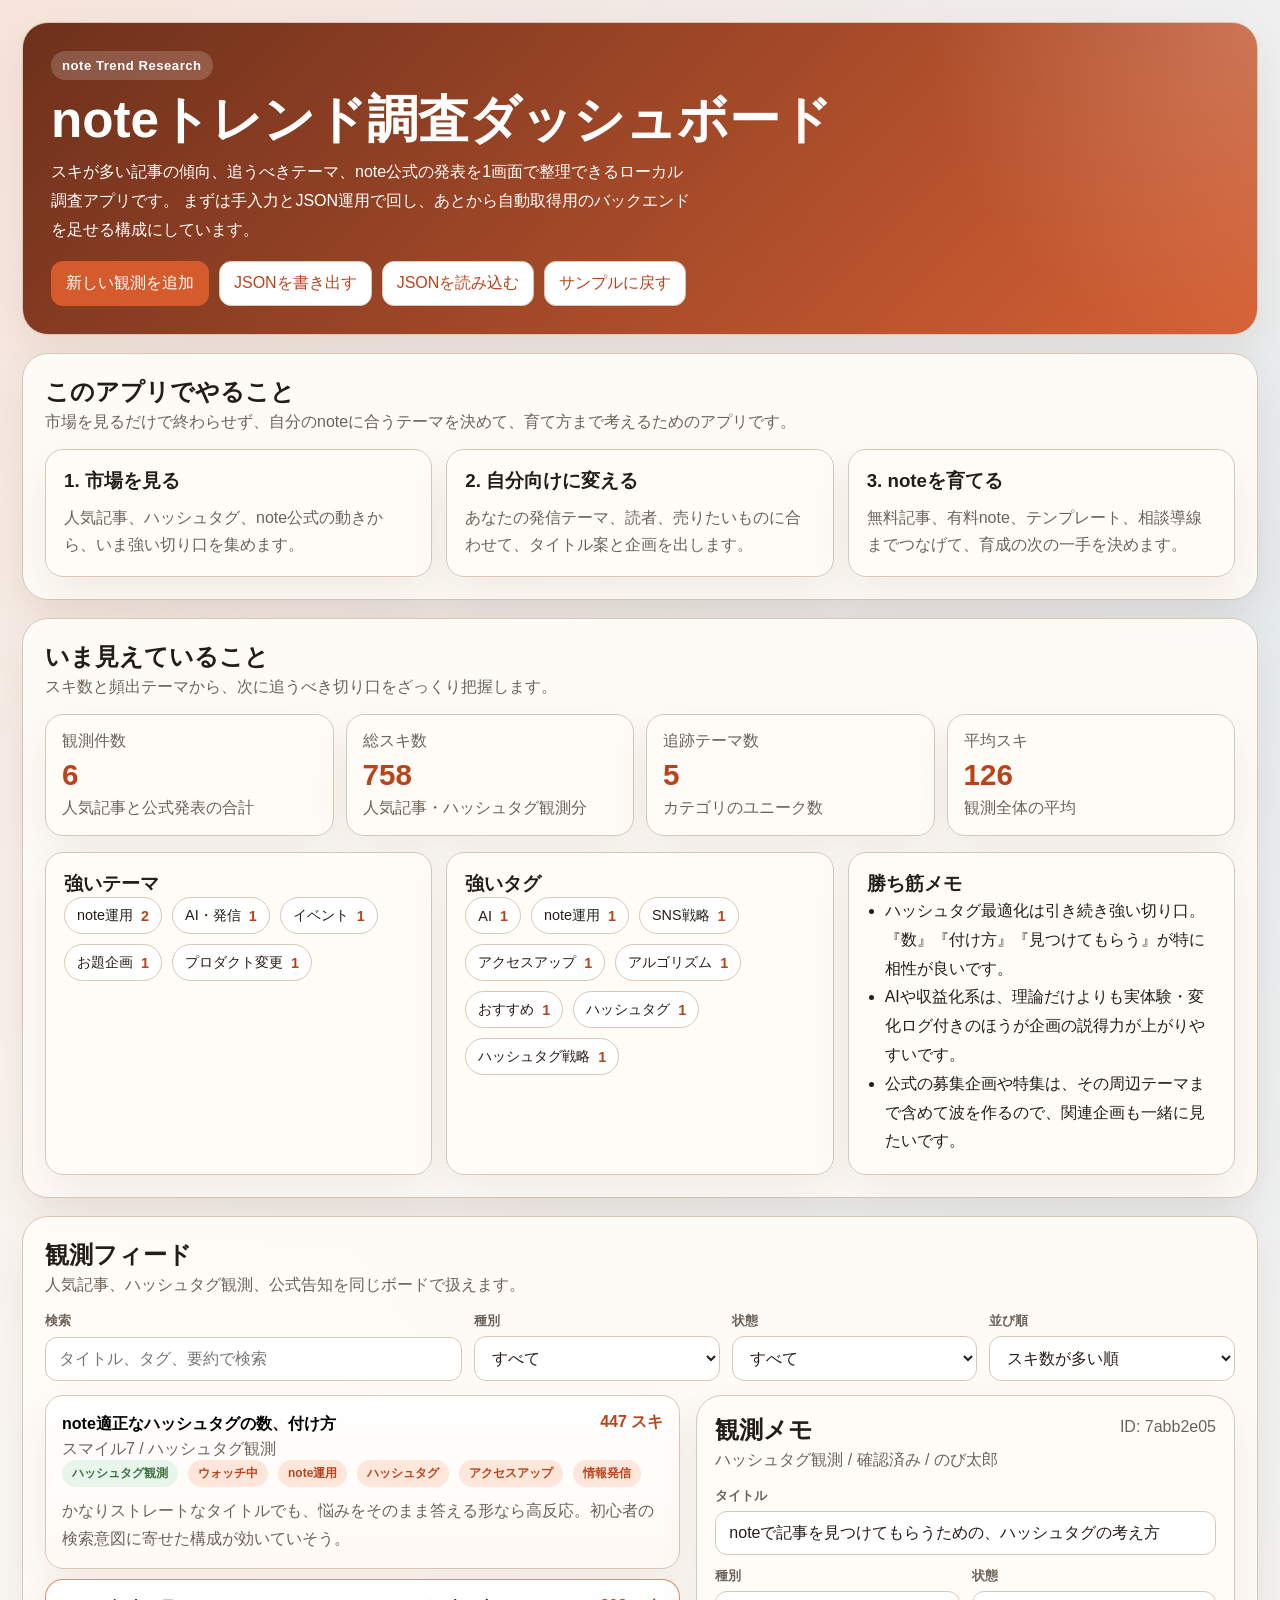
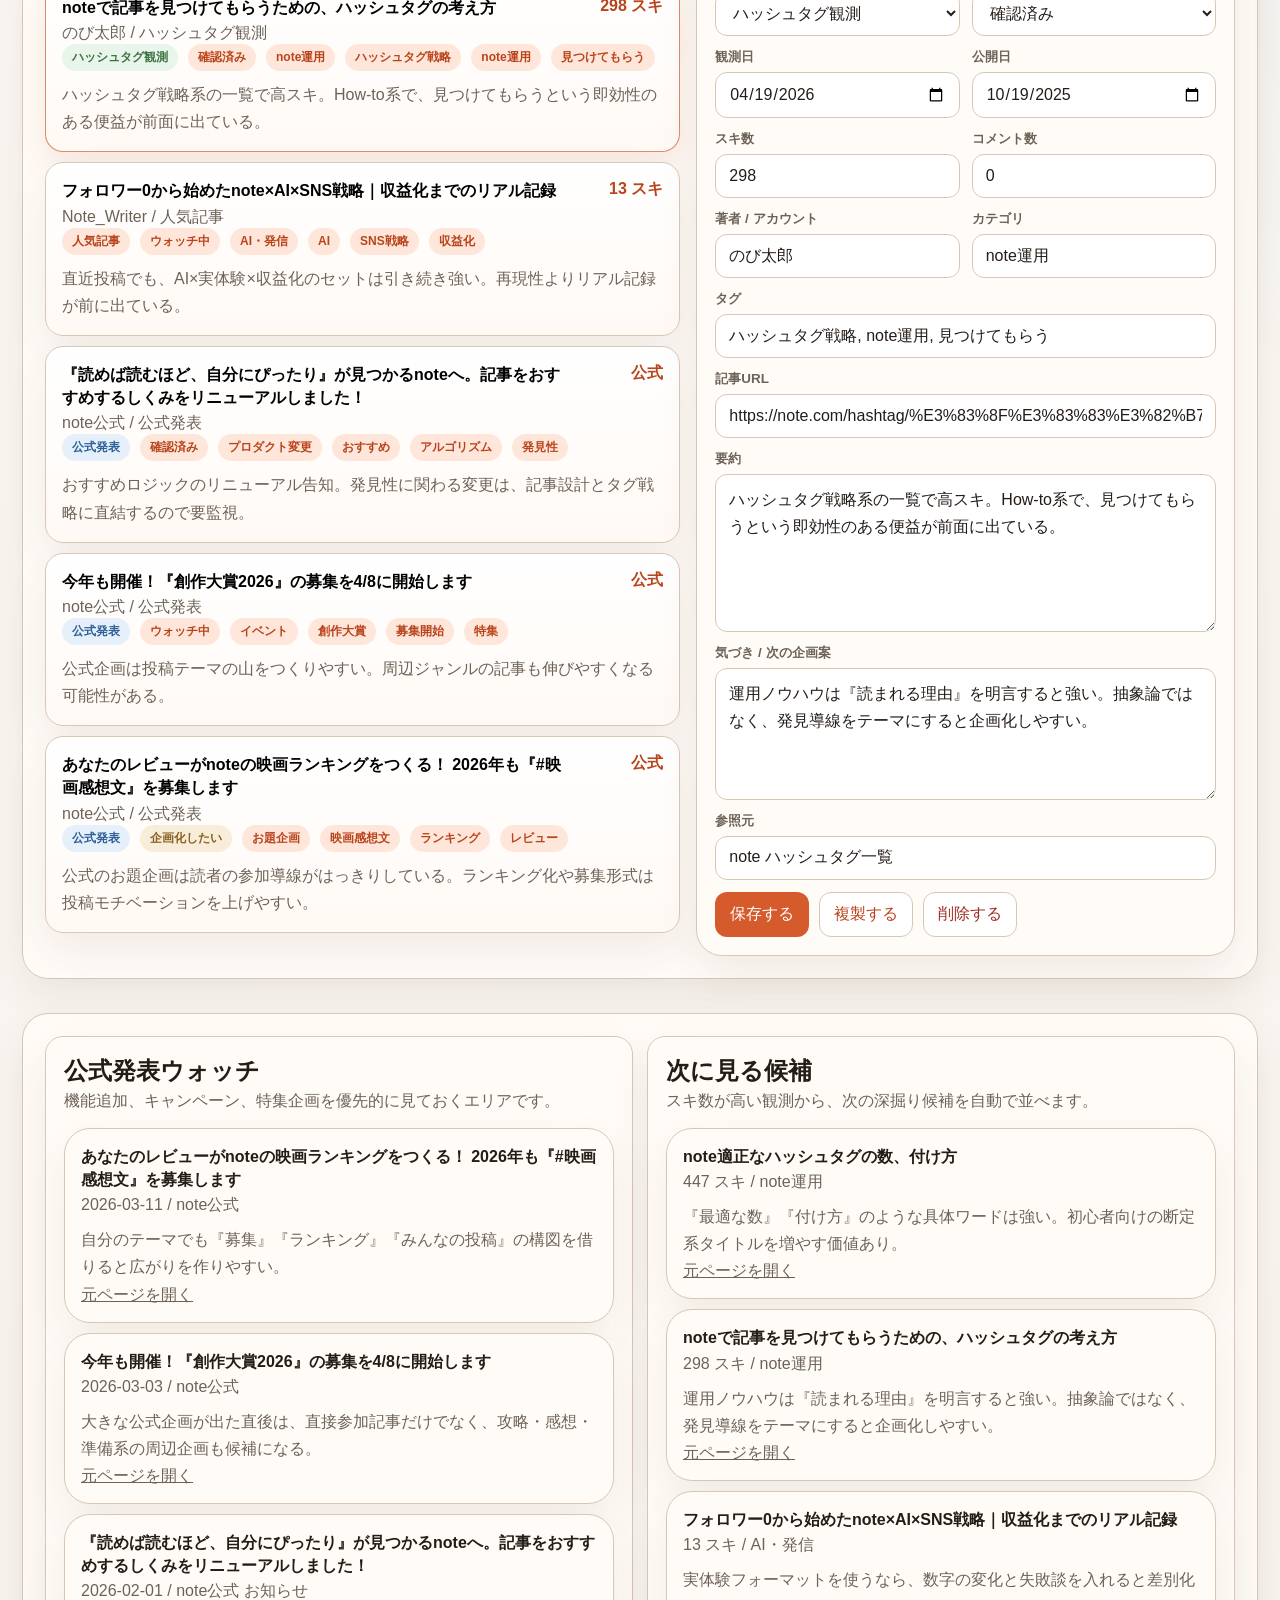
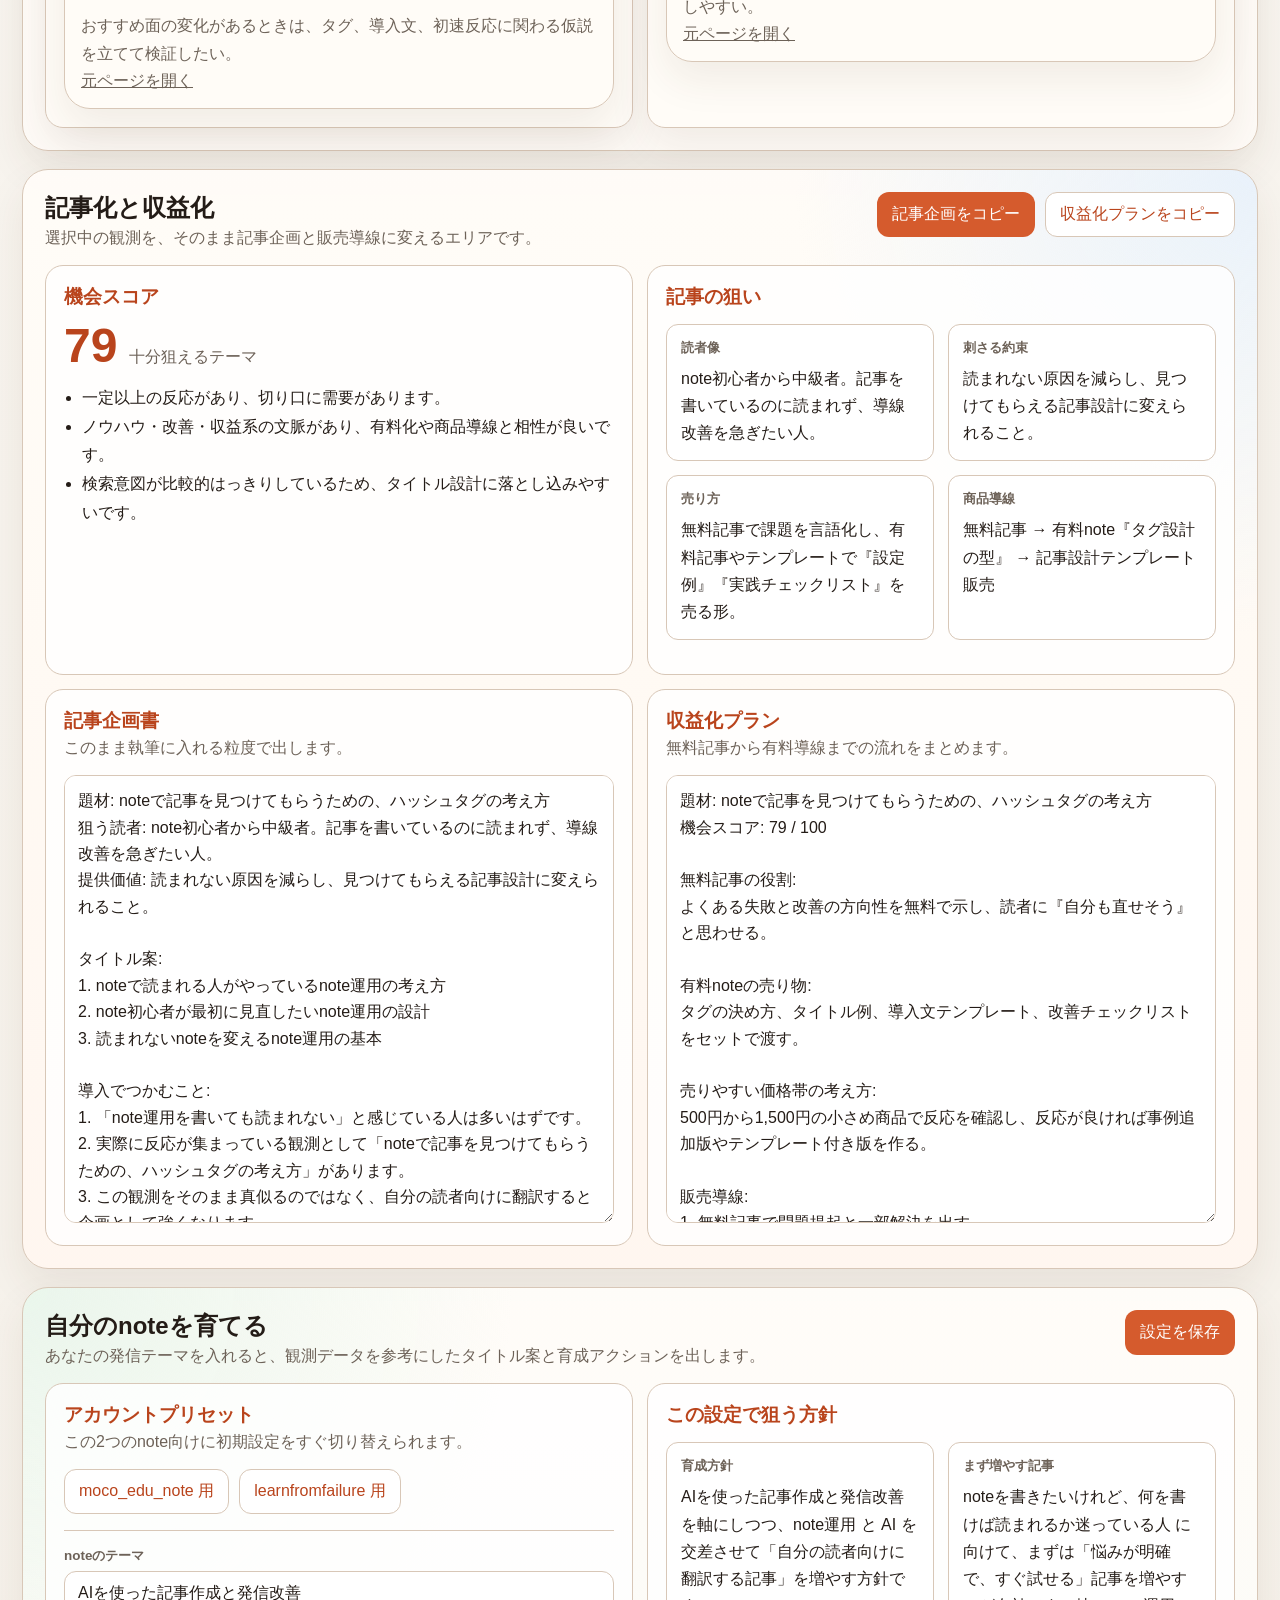
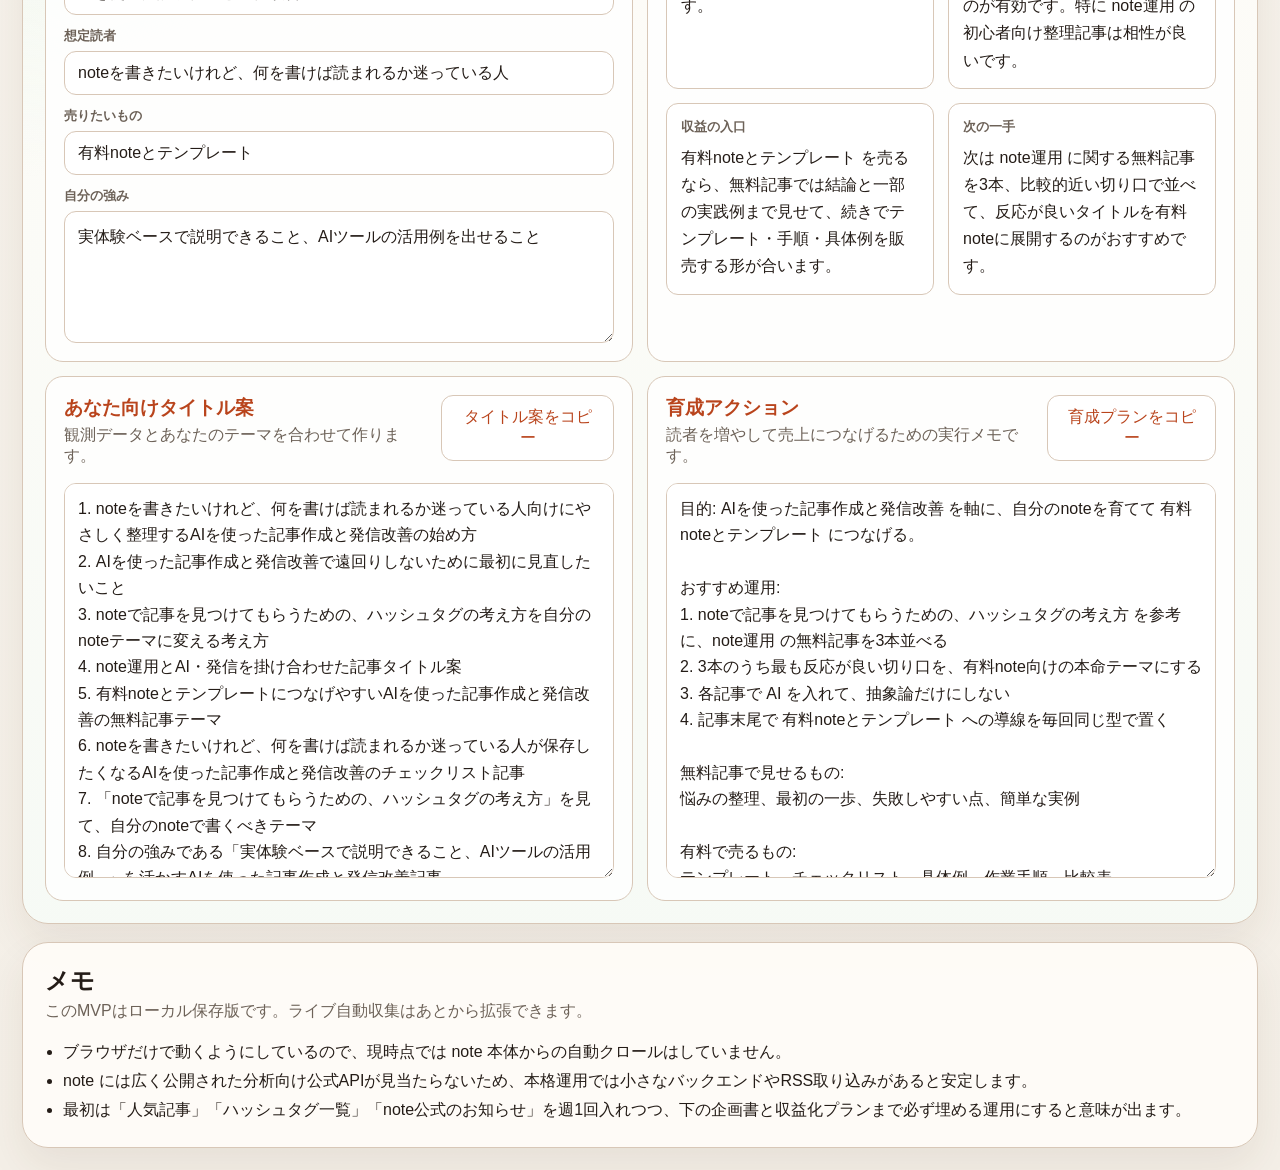
==== index-note-trend.html @ 45a13afa "Add note trend research dashboard" ====
<!DOCTYPE html>
<html lang="ja">
<head>
  <meta charset="UTF-8">
  <meta name="viewport" content="width=device-width, initial-scale=1.0">
  <title>noteトレンド調査ダッシュボード</title>
  <link rel="stylesheet" href="note-trend-research.css">
</head>
<body>
  <div class="app-shell">
    <header class="hero">
      <div>
        <p class="eyebrow">note Trend Research</p>
        <h1>noteトレンド調査ダッシュボード</h1>
        <p class="hero-copy">
          スキが多い記事の傾向、追うべきテーマ、note公式の発表を1画面で整理できるローカル調査アプリです。
          まずは手入力とJSON運用で回し、あとから自動取得用のバックエンドを足せる構成にしています。
        </p>
      </div>
      <div class="hero-actions">
        <button class="primary-btn" id="newObservationBtn" type="button">新しい観測を追加</button>
        <button class="ghost-btn" id="exportBtn" type="button">JSONを書き出す</button>
        <button class="ghost-btn" id="importBtn" type="button">JSONを読み込む</button>
        <button class="ghost-btn" id="resetBtn" type="button">サンプルに戻す</button>
        <input id="importInput" type="file" accept="application/json" hidden>
      </div>
    </header>

    <main class="layout">
      <section class="panel">
        <div class="section-head">
          <div>
            <h2>このアプリでやること</h2>
            <p>市場を見るだけで終わらせず、自分のnoteに合うテーマを決めて、育て方まで考えるためのアプリです。</p>
          </div>
        </div>
        <div class="insight-grid">
          <article class="insight-card">
            <h3>1. 市場を見る</h3>
            <p class="card-summary">人気記事、ハッシュタグ、note公式の動きから、いま強い切り口を集めます。</p>
          </article>
          <article class="insight-card">
            <h3>2. 自分向けに変える</h3>
            <p class="card-summary">あなたの発信テーマ、読者、売りたいものに合わせて、タイトル案と企画を出します。</p>
          </article>
          <article class="insight-card">
            <h3>3. noteを育てる</h3>
            <p class="card-summary">無料記事、有料note、テンプレート、相談導線までつなげて、育成の次の一手を決めます。</p>
          </article>
        </div>
      </section>

      <section class="panel">
        <div class="section-head">
          <div>
            <h2>いま見えていること</h2>
            <p>スキ数と頻出テーマから、次に追うべき切り口をざっくり把握します。</p>
          </div>
        </div>
        <div class="stats-grid" id="statsGrid"></div>
        <div class="insight-grid">
          <article class="insight-card">
            <h3>強いテーマ</h3>
            <div class="token-list" id="themeTokens"></div>
          </article>
          <article class="insight-card">
            <h3>強いタグ</h3>
            <div class="token-list" id="tagTokens"></div>
          </article>
          <article class="insight-card">
            <h3>勝ち筋メモ</h3>
            <ul class="insight-list" id="patternList"></ul>
          </article>
        </div>
      </section>

      <section class="panel">
        <div class="section-head">
          <div>
            <h2>観測フィード</h2>
            <p>人気記事、ハッシュタグ観測、公式告知を同じボードで扱えます。</p>
          </div>
        </div>
        <div class="toolbar">
          <label>
            <span>検索</span>
            <input id="searchInput" type="search" placeholder="タイトル、タグ、要約で検索">
          </label>
          <label>
            <span>種別</span>
            <select id="sourceFilter">
              <option value="all">すべて</option>
              <option value="popular">人気記事</option>
              <option value="hashtag">ハッシュタグ観測</option>
              <option value="official">公式発表</option>
            </select>
          </label>
          <label>
            <span>状態</span>
            <select id="statusFilter">
              <option value="all">すべて</option>
              <option value="watch">ウォッチ中</option>
              <option value="validated">確認済み</option>
              <option value="idea">企画化したい</option>
            </select>
          </label>
          <label>
            <span>並び順</span>
            <select id="sortSelect">
              <option value="likes">スキ数が多い順</option>
              <option value="newest">新しい順</option>
              <option value="official">公式優先</option>
            </select>
          </label>
        </div>
        <div class="board-grid">
          <div class="observation-list" id="observationList"></div>
          <aside class="detail-card">
            <div class="detail-head">
              <div>
                <h2>観測メモ</h2>
                <p id="selectedMeta">項目を選ぶと詳細が出ます。</p>
              </div>
              <span class="selected-id" id="selectedIdLabel"></span>
            </div>

            <form id="observationForm" class="editor-grid">
              <label class="full">
                <span>タイトル</span>
                <input name="title" type="text" required>
              </label>
              <label>
                <span>種別</span>
                <select name="sourceType">
                  <option value="popular">人気記事</option>
                  <option value="hashtag">ハッシュタグ観測</option>
                  <option value="official">公式発表</option>
                </select>
              </label>
              <label>
                <span>状態</span>
                <select name="status">
                  <option value="watch">ウォッチ中</option>
                  <option value="validated">確認済み</option>
                  <option value="idea">企画化したい</option>
                </select>
              </label>
              <label>
                <span>観測日</span>
                <input name="observedAt" type="date">
              </label>
              <label>
                <span>公開日</span>
                <input name="publishedAt" type="date">
              </label>
              <label>
                <span>スキ数</span>
                <input name="likes" type="number" min="0" step="1" placeholder="例: 298">
              </label>
              <label>
                <span>コメント数</span>
                <input name="comments" type="number" min="0" step="1" placeholder="例: 12">
              </label>
              <label>
                <span>著者 / アカウント</span>
                <input name="author" type="text" placeholder="例: note公式">
              </label>
              <label>
                <span>カテゴリ</span>
                <input name="category" type="text" placeholder="例: AI・仕事術">
              </label>
              <label class="full">
                <span>タグ</span>
                <input name="tags" type="text" placeholder="カンマ区切りで入力">
              </label>
              <label class="full">
                <span>記事URL</span>
                <input name="url" type="url" placeholder="https://note.com/...">
              </label>
              <label class="full">
                <span>要約</span>
                <textarea name="summary" rows="5" placeholder="なぜ伸びているか、何が刺さっているか"></textarea>
              </label>
              <label class="full">
                <span>気づき / 次の企画案</span>
                <textarea name="takeaway" rows="4" placeholder="自分ならどう活かすか"></textarea>
              </label>
              <label class="full">
                <span>参照元</span>
                <input name="sourceLabel" type="text" placeholder="例: note公式 / ハッシュタグ一覧">
              </label>

              <div class="form-actions full">
                <button class="primary-btn" type="submit">保存する</button>
                <button class="ghost-btn" id="duplicateBtn" type="button">複製する</button>
                <button class="ghost-btn danger-btn" id="deleteBtn" type="button">削除する</button>
              </div>
            </form>
          </aside>
        </div>
      </section>

      <section class="panel split-panel">
        <article class="subpanel">
          <div class="section-head">
            <div>
              <h2>公式発表ウォッチ</h2>
              <p>機能追加、キャンペーン、特集企画を優先的に見ておくエリアです。</p>
            </div>
          </div>
          <div class="mini-list" id="officialList"></div>
        </article>
        <article class="subpanel">
          <div class="section-head">
            <div>
              <h2>次に見る候補</h2>
              <p>スキ数が高い観測から、次の深掘り候補を自動で並べます。</p>
            </div>
          </div>
          <div class="mini-list" id="watchlist"></div>
        </article>
      </section>

      <section class="panel monetization-panel">
        <div class="section-head">
          <div>
            <h2>記事化と収益化</h2>
            <p>選択中の観測を、そのまま記事企画と販売導線に変えるエリアです。</p>
          </div>
          <div class="hero-actions">
            <button class="primary-btn" id="copyArticlePlanBtn" type="button">記事企画をコピー</button>
            <button class="ghost-btn" id="copyMonetizationBtn" type="button">収益化プランをコピー</button>
          </div>
        </div>
        <div class="strategy-grid">
          <article class="strategy-card">
            <h3>機会スコア</h3>
            <div class="score-row">
              <strong id="opportunityScore">0</strong>
              <span id="opportunityLabel">観測を選ぶと判定します</span>
            </div>
            <ul class="signal-list" id="opportunitySignals"></ul>
          </article>
          <article class="strategy-card">
            <h3>記事の狙い</h3>
            <dl class="brief-grid">
              <div>
                <dt>読者像</dt>
                <dd id="readerPersona"></dd>
              </div>
              <div>
                <dt>刺さる約束</dt>
                <dd id="valuePromise"></dd>
              </div>
              <div>
                <dt>売り方</dt>
                <dd id="salesAngle"></dd>
              </div>
              <div>
                <dt>商品導線</dt>
                <dd id="productPath"></dd>
              </div>
            </dl>
          </article>
        </div>
        <div class="strategy-grid">
          <article class="strategy-card">
            <div class="section-head">
              <div>
                <h3>記事企画書</h3>
                <p>このまま執筆に入れる粒度で出します。</p>
              </div>
            </div>
            <textarea id="articlePlanOutput" rows="16" readonly></textarea>
          </article>
          <article class="strategy-card">
            <div class="section-head">
              <div>
                <h3>収益化プラン</h3>
                <p>無料記事から有料導線までの流れをまとめます。</p>
              </div>
            </div>
            <textarea id="monetizationOutput" rows="16" readonly></textarea>
          </article>
        </div>
      </section>

      <section class="panel profile-panel">
        <div class="section-head">
          <div>
            <h2>自分のnoteを育てる</h2>
            <p>あなたの発信テーマを入れると、観測データを参考にしたタイトル案と育成アクションを出します。</p>
          </div>
          <button class="primary-btn" id="saveProfileBtn" type="button">設定を保存</button>
        </div>
        <div class="strategy-grid">
          <article class="strategy-card">
            <div class="section-head">
              <div>
                <h3>アカウントプリセット</h3>
                <p>この2つのnote向けに初期設定をすぐ切り替えられます。</p>
              </div>
            </div>
            <div class="hero-actions">
              <button class="ghost-btn" id="presetMocoBtn" type="button">moco_edu_note 用</button>
              <button class="ghost-btn" id="presetFailureBtn" type="button">learnfromfailure 用</button>
            </div>
            <div class="divider"></div>
            <form id="profileForm" class="editor-grid">
              <label class="full">
                <span>noteのテーマ</span>
                <input name="noteTheme" type="text" placeholder="例: AIを使った記事作成、教育、副業">
              </label>
              <label class="full">
                <span>想定読者</span>
                <input name="targetReader" type="text" placeholder="例: note初心者、発信を始めたい会社員">
              </label>
              <label class="full">
                <span>売りたいもの</span>
                <input name="monetizeTarget" type="text" placeholder="例: 有料note、テンプレート、添削">
              </label>
              <label class="full">
                <span>自分の強み</span>
                <textarea name="strengths" rows="4" placeholder="例: 実体験、教育経験、AIツールの比較ができる"></textarea>
              </label>
            </form>
          </article>
          <article class="strategy-card">
            <h3>この設定で狙う方針</h3>
            <dl class="brief-grid">
              <div>
                <dt>育成方針</dt>
                <dd id="growthDirection"></dd>
              </div>
              <div>
                <dt>まず増やす記事</dt>
                <dd id="contentFocus"></dd>
              </div>
              <div>
                <dt>収益の入口</dt>
                <dd id="monetizeFocus"></dd>
              </div>
              <div>
                <dt>次の一手</dt>
                <dd id="nextMove"></dd>
              </div>
            </dl>
          </article>
        </div>
        <div class="strategy-grid">
          <article class="strategy-card">
            <div class="section-head">
              <div>
                <h3>あなた向けタイトル案</h3>
                <p>観測データとあなたのテーマを合わせて作ります。</p>
              </div>
              <button class="ghost-btn" id="copyThemeIdeasBtn" type="button">タイトル案をコピー</button>
            </div>
            <textarea id="themeIdeasOutput" rows="14" readonly></textarea>
          </article>
          <article class="strategy-card">
            <div class="section-head">
              <div>
                <h3>育成アクション</h3>
                <p>読者を増やして売上につなげるための実行メモです。</p>
              </div>
              <button class="ghost-btn" id="copyGrowthPlanBtn" type="button">育成プランをコピー</button>
            </div>
            <textarea id="growthPlanOutput" rows="14" readonly></textarea>
          </article>
        </div>
      </section>

      <section class="panel">
        <div class="section-head">
          <div>
            <h2>メモ</h2>
            <p>このMVPはローカル保存版です。ライブ自動収集はあとから拡張できます。</p>
          </div>
        </div>
        <ul class="note-list">
          <li>ブラウザだけで動くようにしているので、現時点では note 本体からの自動クロールはしていません。</li>
          <li>note には広く公開された分析向け公式APIが見当たらないため、本格運用では小さなバックエンドやRSS取り込みがあると安定します。</li>
          <li>最初は「人気記事」「ハッシュタグ一覧」「note公式のお知らせ」を週1回入れつつ、下の企画書と収益化プランまで必ず埋める運用にすると意味が出ます。</li>
        </ul>
      </section>
    </main>
  </div>

  <script src="note-trend-research.js"></script>
</body>
</html>
---- note-trend-research.css ----
:root {
  --bg: #f4efe7;
  --panel: rgba(255, 252, 248, 0.94);
  --line: #d8c7b7;
  --text: #241c17;
  --muted: #6d6258;
  --accent: #d55b2d;
  --accent-strong: #b9441c;
  --accent-soft: #fee7da;
  --sky-soft: #e5f0fb;
  --leaf-soft: #e7f5ea;
  --shadow: 0 18px 40px rgba(71, 45, 22, 0.08);
  --radius-lg: 26px;
  --radius-md: 18px;
  --radius-sm: 12px;
}

* {
  box-sizing: border-box;
}

body {
  margin: 0;
  color: var(--text);
  font-family: "Yu Gothic UI", "Hiragino Sans", "Meiryo", sans-serif;
  background:
    radial-gradient(circle at top left, rgba(213, 91, 45, 0.14), transparent 24%),
    radial-gradient(circle at right 10%, rgba(41, 111, 174, 0.1), transparent 25%),
    linear-gradient(180deg, #fcfaf7 0%, var(--bg) 100%);
}

button,
input,
select,
textarea {
  font: inherit;
}

a {
  color: inherit;
}

.app-shell {
  max-width: 1320px;
  margin: 0 auto;
  padding: 22px;
}

.hero,
.panel,
.subpanel,
.detail-card,
.insight-card,
.card-item,
.mini-item,
.stat-card {
  border: 1px solid var(--line);
  border-radius: var(--radius-lg);
  background: var(--panel);
  box-shadow: var(--shadow);
}

.hero {
  display: grid;
  gap: 16px;
  padding: 28px;
  background:
    radial-gradient(circle at top right, rgba(255, 255, 255, 0.18), transparent 26%),
    linear-gradient(135deg, rgba(107, 45, 24, 0.98) 0%, rgba(213, 91, 45, 0.96) 100%);
  color: #fff;
}

.eyebrow {
  display: inline-flex;
  margin: 0 0 12px;
  padding: 7px 11px;
  border-radius: 999px;
  background: rgba(255, 255, 255, 0.18);
  font-size: 0.82rem;
  font-weight: 700;
  letter-spacing: 0.04em;
}

.hero h1,
.section-head h2,
.detail-head h2,
.insight-card h3 {
  margin: 0;
}

.hero h1 {
  font-size: clamp(2rem, 4vw, 3.25rem);
  line-height: 1.1;
}

.hero-copy {
  max-width: 72ch;
  margin: 10px 0 0;
  line-height: 1.8;
}

.hero-actions,
.form-actions,
.meta-row,
.token-list {
  display: flex;
  flex-wrap: wrap;
  gap: 10px;
}

.hero-actions {
  align-items: center;
}

.layout {
  display: grid;
  gap: 18px;
  margin-top: 18px;
}

.panel {
  padding: 22px;
}

.section-head,
.detail-head {
  display: flex;
  justify-content: space-between;
  gap: 12px;
  align-items: flex-start;
  margin-bottom: 16px;
}

.section-head p,
.detail-head p,
.card-meta,
.mini-meta,
.selected-id {
  margin: 4px 0 0;
  color: var(--muted);
}

.stats-grid {
  display: grid;
  grid-template-columns: repeat(4, minmax(0, 1fr));
  gap: 12px;
}

.stat-card {
  padding: 16px;
  border-radius: var(--radius-md);
}

.stat-card span {
  display: block;
  color: var(--muted);
}

.stat-card strong {
  display: block;
  margin: 6px 0;
  font-size: 1.85rem;
  color: var(--accent-strong);
}

.insight-grid,
.split-panel {
  display: grid;
  grid-template-columns: repeat(3, minmax(0, 1fr));
  gap: 14px;
  margin-top: 16px;
}

.split-panel {
  grid-template-columns: repeat(2, minmax(0, 1fr));
}

.insight-card,
.subpanel {
  padding: 18px;
  border-radius: var(--radius-md);
}

.token {
  display: inline-flex;
  align-items: center;
  gap: 8px;
  padding: 8px 12px;
  border-radius: 999px;
  background: #fff;
  border: 1px solid var(--line);
  font-size: 0.9rem;
}

.token strong {
  color: var(--accent-strong);
}

.insight-list,
.note-list {
  margin: 0;
  padding-left: 18px;
  line-height: 1.8;
}

.monetization-panel {
  background:
    radial-gradient(circle at top right, rgba(229, 240, 251, 0.85), transparent 28%),
    linear-gradient(180deg, rgba(255, 252, 248, 0.96), rgba(255, 247, 240, 0.96));
}

.profile-panel {
  background:
    radial-gradient(circle at left top, rgba(231, 245, 234, 0.88), transparent 28%),
    linear-gradient(180deg, rgba(255, 253, 249, 0.96), rgba(246, 251, 246, 0.96));
}

.strategy-grid,
.brief-grid {
  display: grid;
  gap: 14px;
}

.strategy-grid {
  grid-template-columns: repeat(2, minmax(0, 1fr));
  margin-top: 14px;
}

.strategy-card {
  padding: 18px;
  border: 1px solid var(--line);
  border-radius: var(--radius-md);
  background: rgba(255, 255, 255, 0.82);
}

.strategy-card h3 {
  margin: 0;
  color: var(--accent-strong);
}

.divider {
  height: 1px;
  margin: 16px 0;
  background: var(--line);
}

.score-row {
  display: flex;
  align-items: baseline;
  gap: 12px;
  margin-top: 12px;
}

.score-row strong {
  font-size: clamp(2.2rem, 6vw, 3rem);
  line-height: 1;
  color: var(--accent-strong);
}

.score-row span {
  color: var(--muted);
}

.signal-list {
  margin: 14px 0 0;
  padding-left: 18px;
  line-height: 1.8;
}

.brief-grid {
  grid-template-columns: repeat(2, minmax(0, 1fr));
  margin-top: 14px;
}

.brief-grid div {
  padding: 14px;
  border: 1px solid var(--line);
  border-radius: var(--radius-sm);
  background: #fff;
}

.brief-grid dt {
  font-size: 0.84rem;
  font-weight: 700;
  color: var(--muted);
}

.brief-grid dd {
  margin: 8px 0 0;
  line-height: 1.7;
}

.toolbar,
.editor-grid {
  display: grid;
  gap: 12px;
}

.toolbar {
  grid-template-columns: 1.7fr 1fr 1fr 1fr;
  margin-bottom: 14px;
}

.editor-grid {
  grid-template-columns: 1fr 1fr;
}

.toolbar label,
.editor-grid label {
  display: grid;
  gap: 6px;
}

.toolbar span,
.editor-grid span {
  font-size: 0.84rem;
  font-weight: 700;
  color: var(--muted);
}

input,
select,
textarea,
button {
  border-radius: var(--radius-sm);
}

input,
select,
textarea {
  width: 100%;
  padding: 12px 13px;
  border: 1px solid var(--line);
  background: rgba(255, 255, 255, 0.96);
  color: var(--text);
}

textarea {
  resize: vertical;
  line-height: 1.65;
}

button {
  cursor: pointer;
  padding: 11px 14px;
  border: 1px solid transparent;
}

.primary-btn {
  background: var(--accent);
  color: #fff;
}

.ghost-btn {
  background: #fff;
  color: var(--accent-strong);
  border-color: var(--line);
}

.danger-btn {
  color: #9d2f24;
}

.board-grid {
  display: grid;
  grid-template-columns: minmax(0, 0.92fr) minmax(360px, 0.78fr);
  gap: 16px;
  align-items: start;
}

.observation-list,
.mini-list {
  display: grid;
  gap: 10px;
}

.card-item,
.mini-item {
  width: 100%;
  padding: 16px;
  text-align: left;
}

.card-item {
  border-radius: var(--radius-md);
  background: linear-gradient(180deg, rgba(255, 255, 255, 0.98), rgba(255, 249, 244, 0.98));
}

.card-item.active {
  border-color: rgba(213, 91, 45, 0.7);
  box-shadow: 0 14px 34px rgba(184, 82, 41, 0.12);
}

.card-title-row {
  display: flex;
  justify-content: space-between;
  gap: 12px;
  align-items: flex-start;
}

.card-title-row h3,
.mini-item h3 {
  margin: 0;
  line-height: 1.45;
  font-size: 1rem;
}

.card-summary,
.mini-summary {
  margin: 10px 0 0;
  color: var(--muted);
  line-height: 1.7;
}

.detail-card {
  padding: 18px;
}

.full {
  grid-column: 1 / -1;
}

.chip {
  display: inline-flex;
  align-items: center;
  padding: 5px 10px;
  border-radius: 999px;
  background: var(--accent-soft);
  color: var(--accent-strong);
  font-size: 0.75rem;
  font-weight: 700;
}

.chip.official {
  background: var(--sky-soft);
  color: #2f5f96;
}

.chip.hashtag {
  background: var(--leaf-soft);
  color: #3c7140;
}

.chip.idea {
  background: #f8edd8;
  color: #8a6123;
}

.metric {
  min-width: 76px;
  text-align: right;
  font-weight: 700;
  color: var(--accent-strong);
}

.empty-state {
  padding: 20px;
  color: var(--muted);
}

@media (max-width: 1080px) {
  .stats-grid,
  .insight-grid,
  .split-panel,
  .board-grid,
  .strategy-grid,
  .brief-grid {
    grid-template-columns: 1fr;
  }
}

@media (max-width: 760px) {
  .app-shell {
    padding: 14px;
  }

  .panel,
  .hero,
  .subpanel,
  .detail-card {
    padding: 16px;
  }

  .toolbar,
  .editor-grid {
    grid-template-columns: 1fr;
  }
}
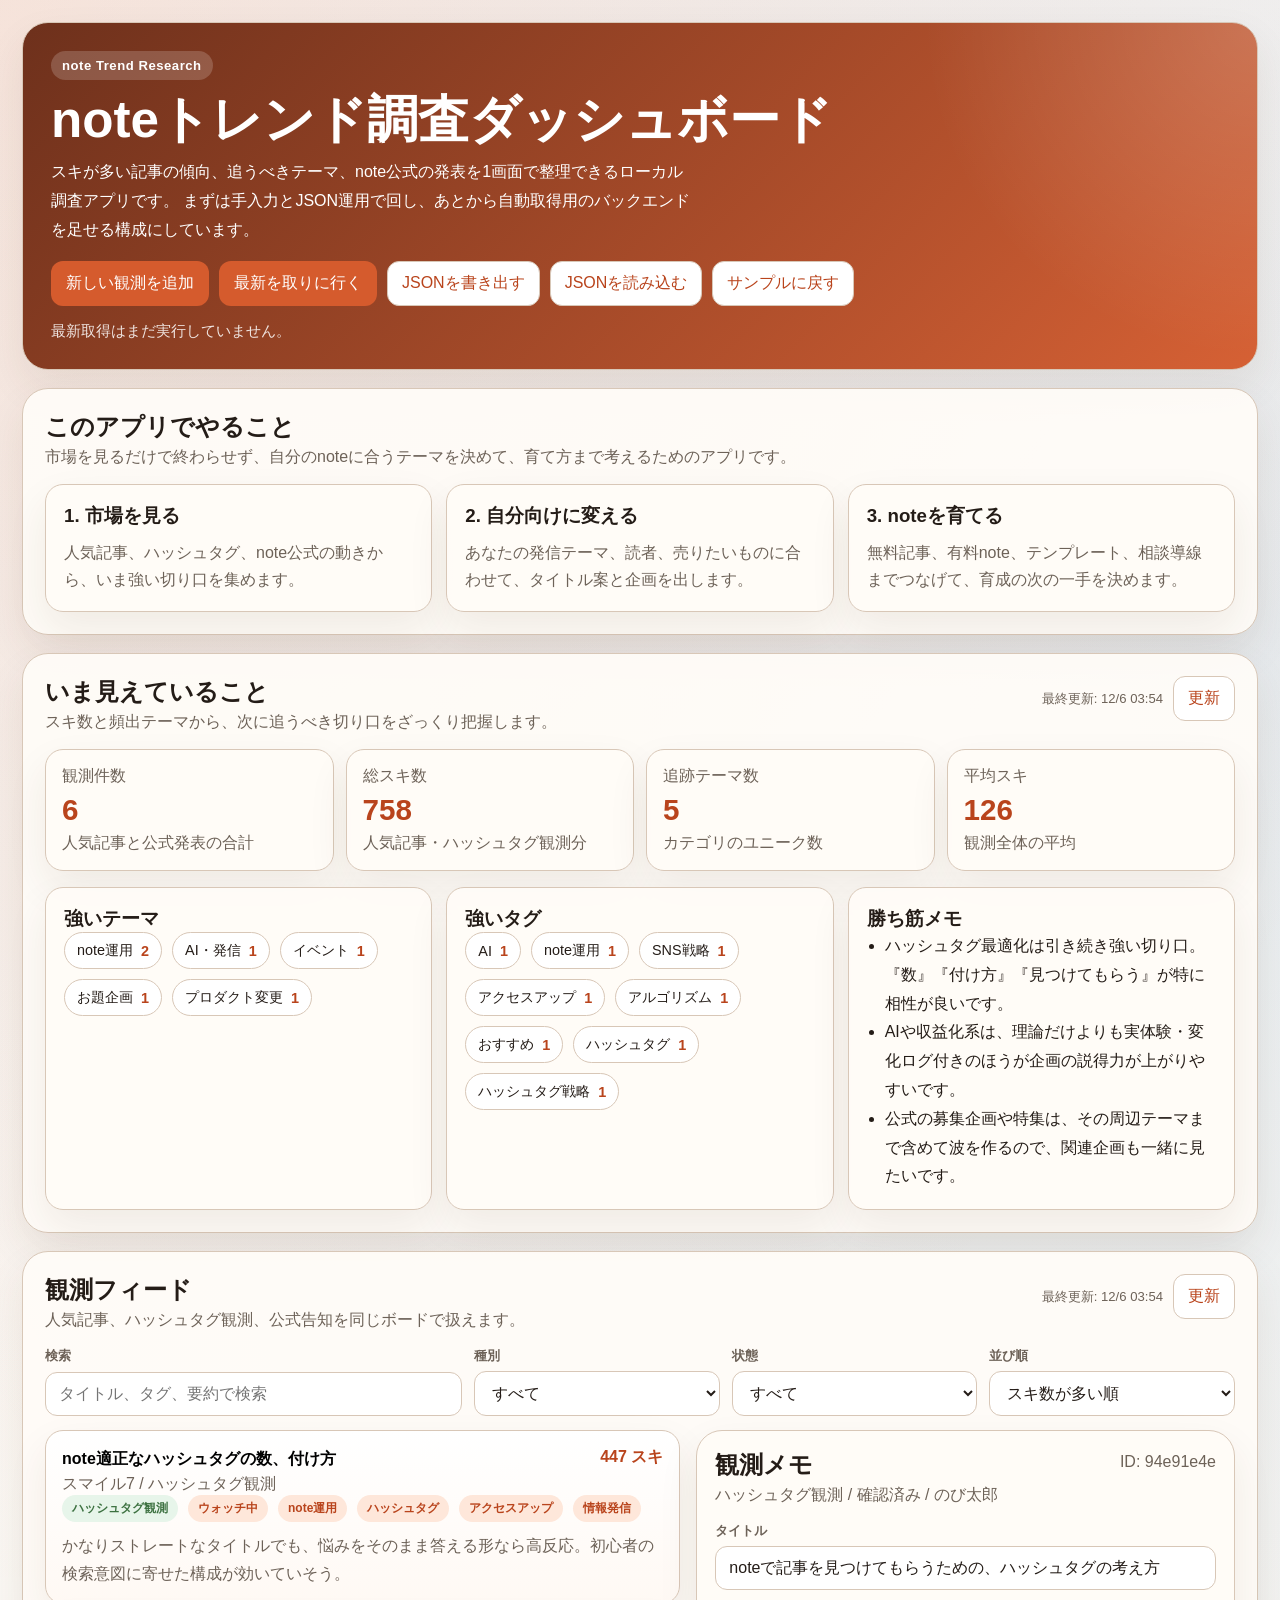
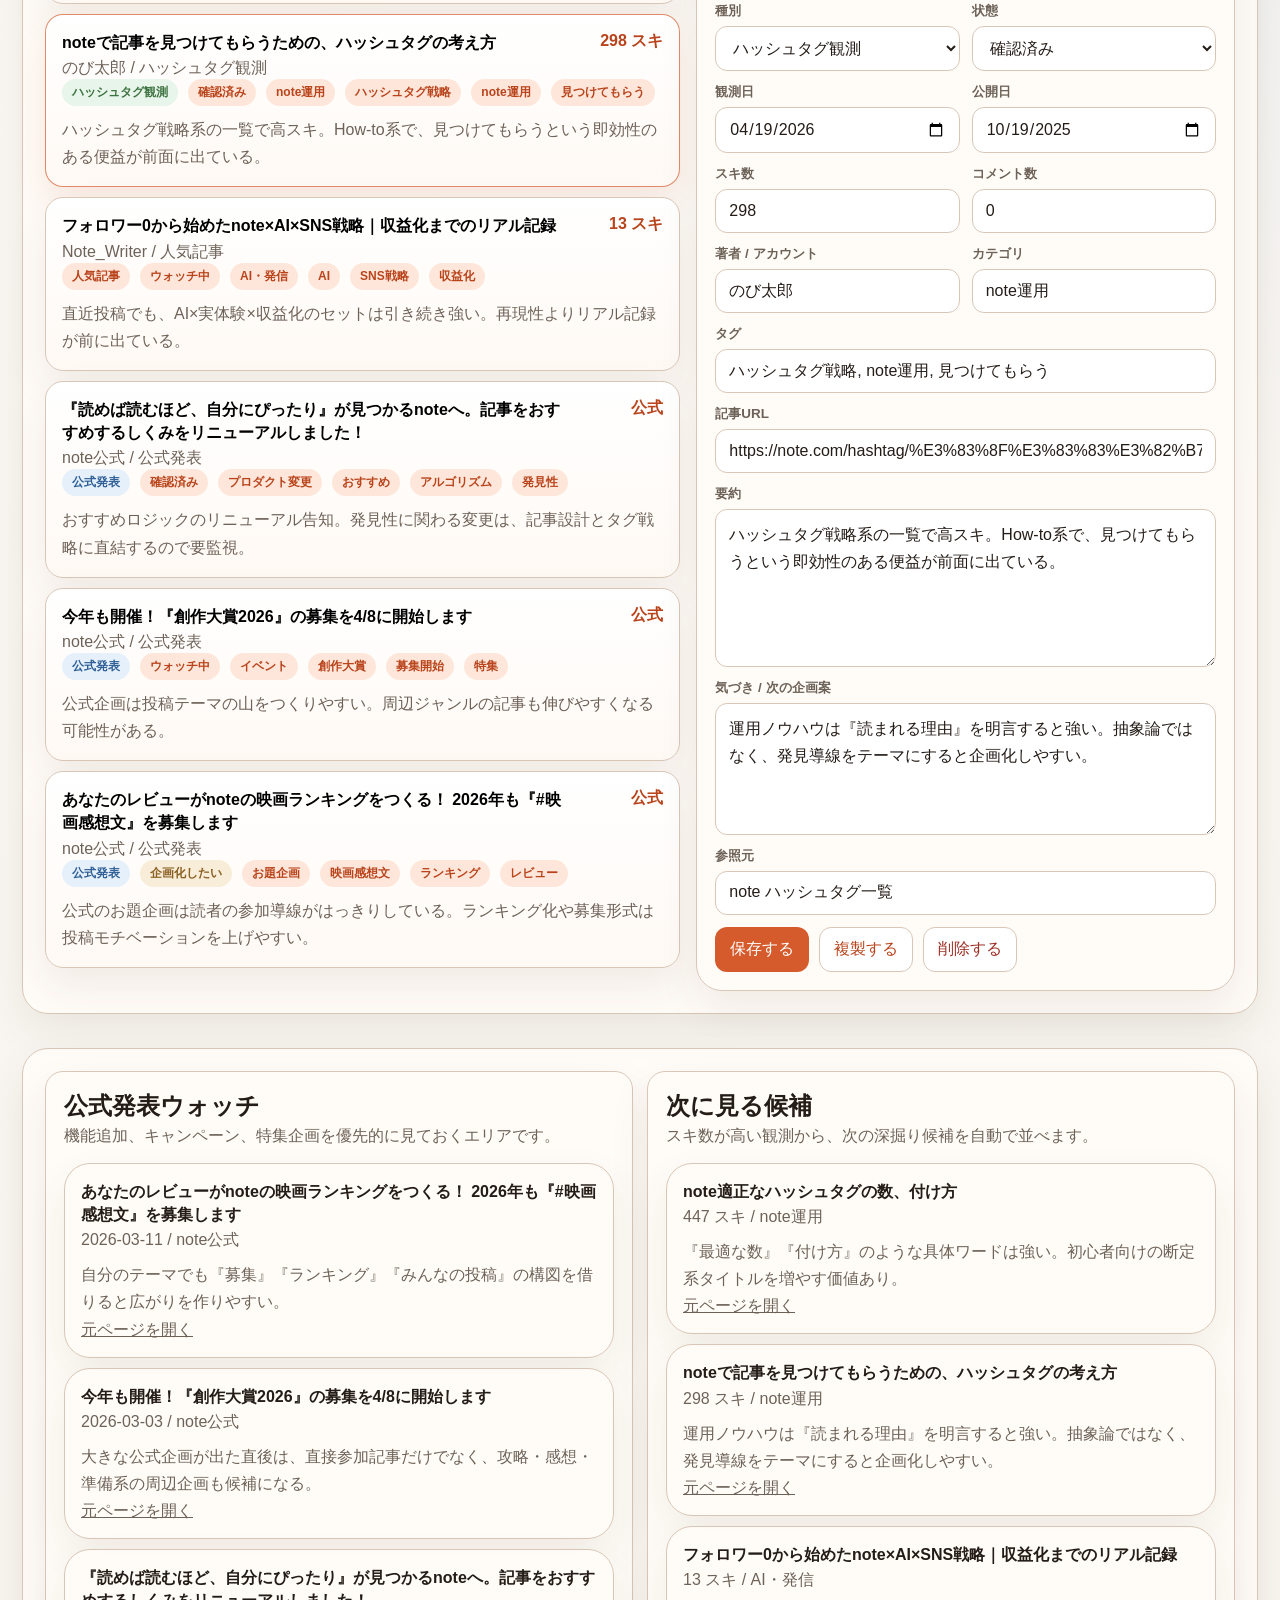
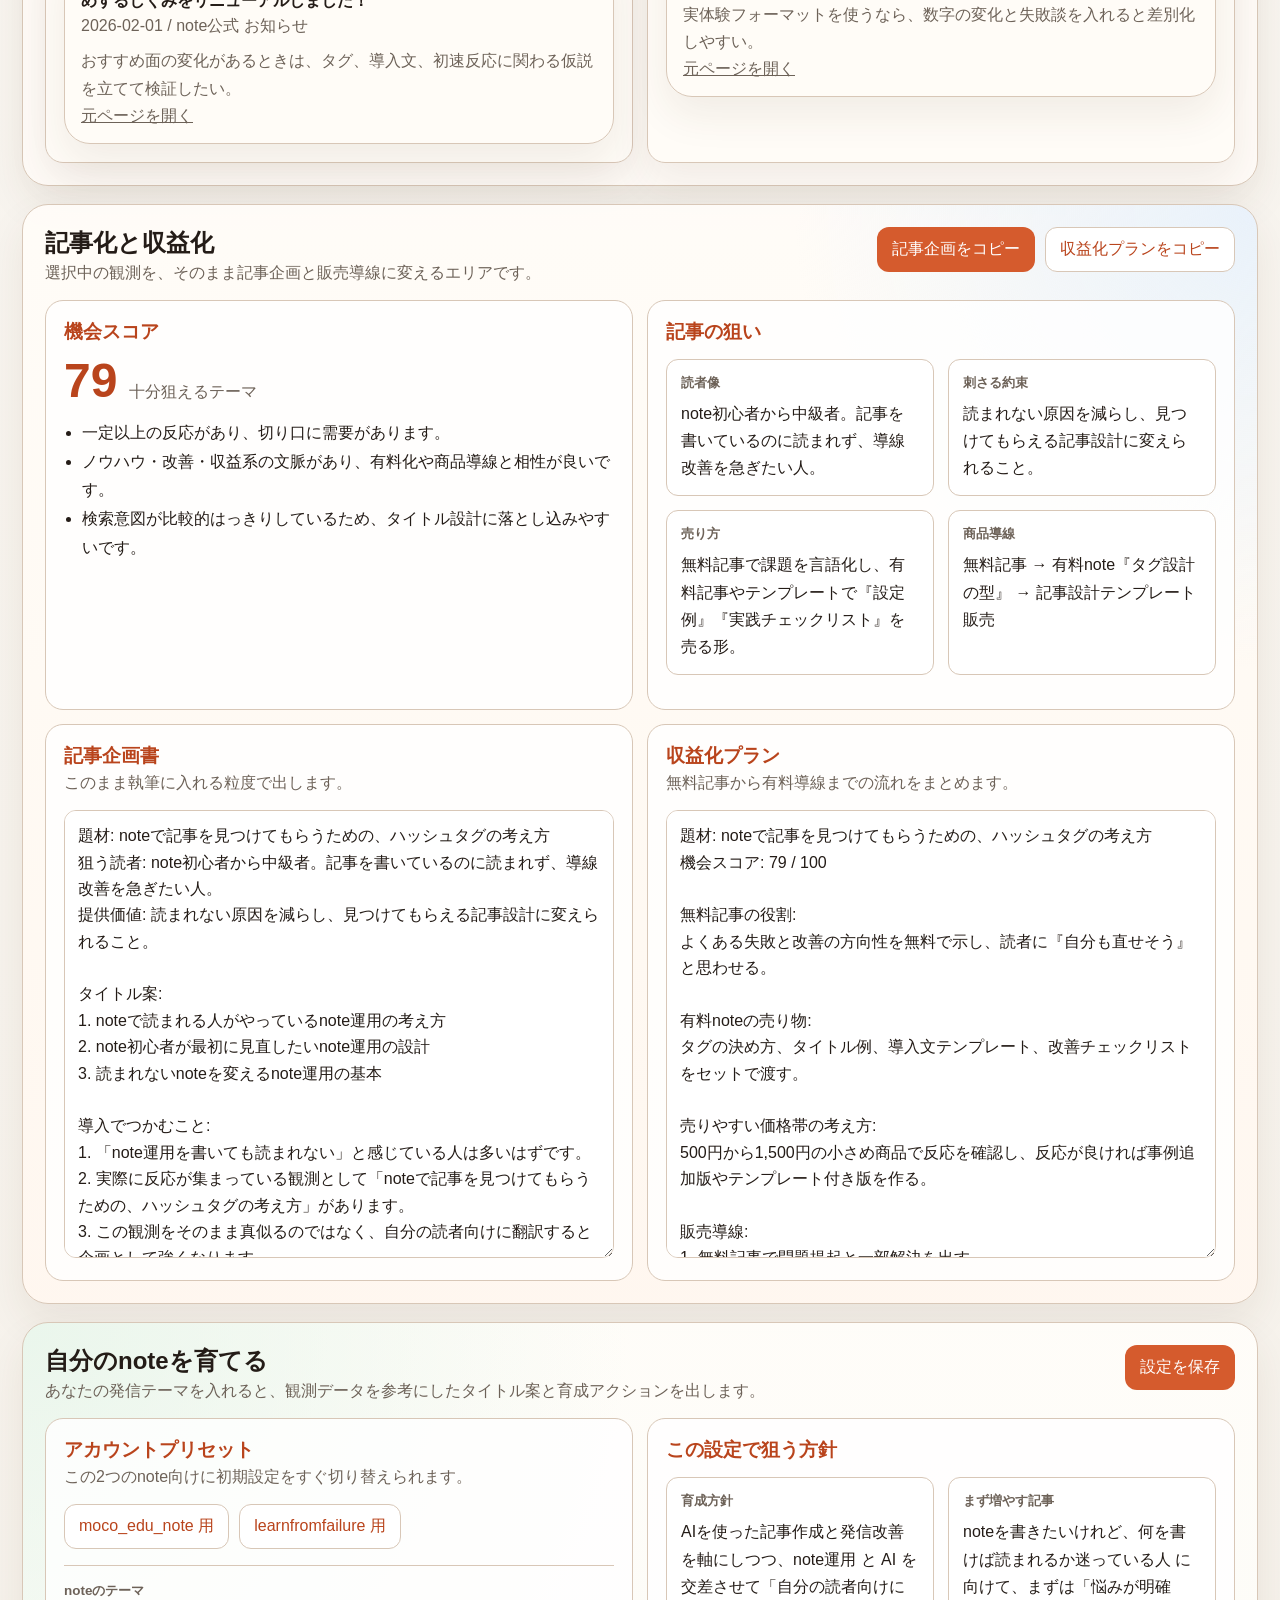
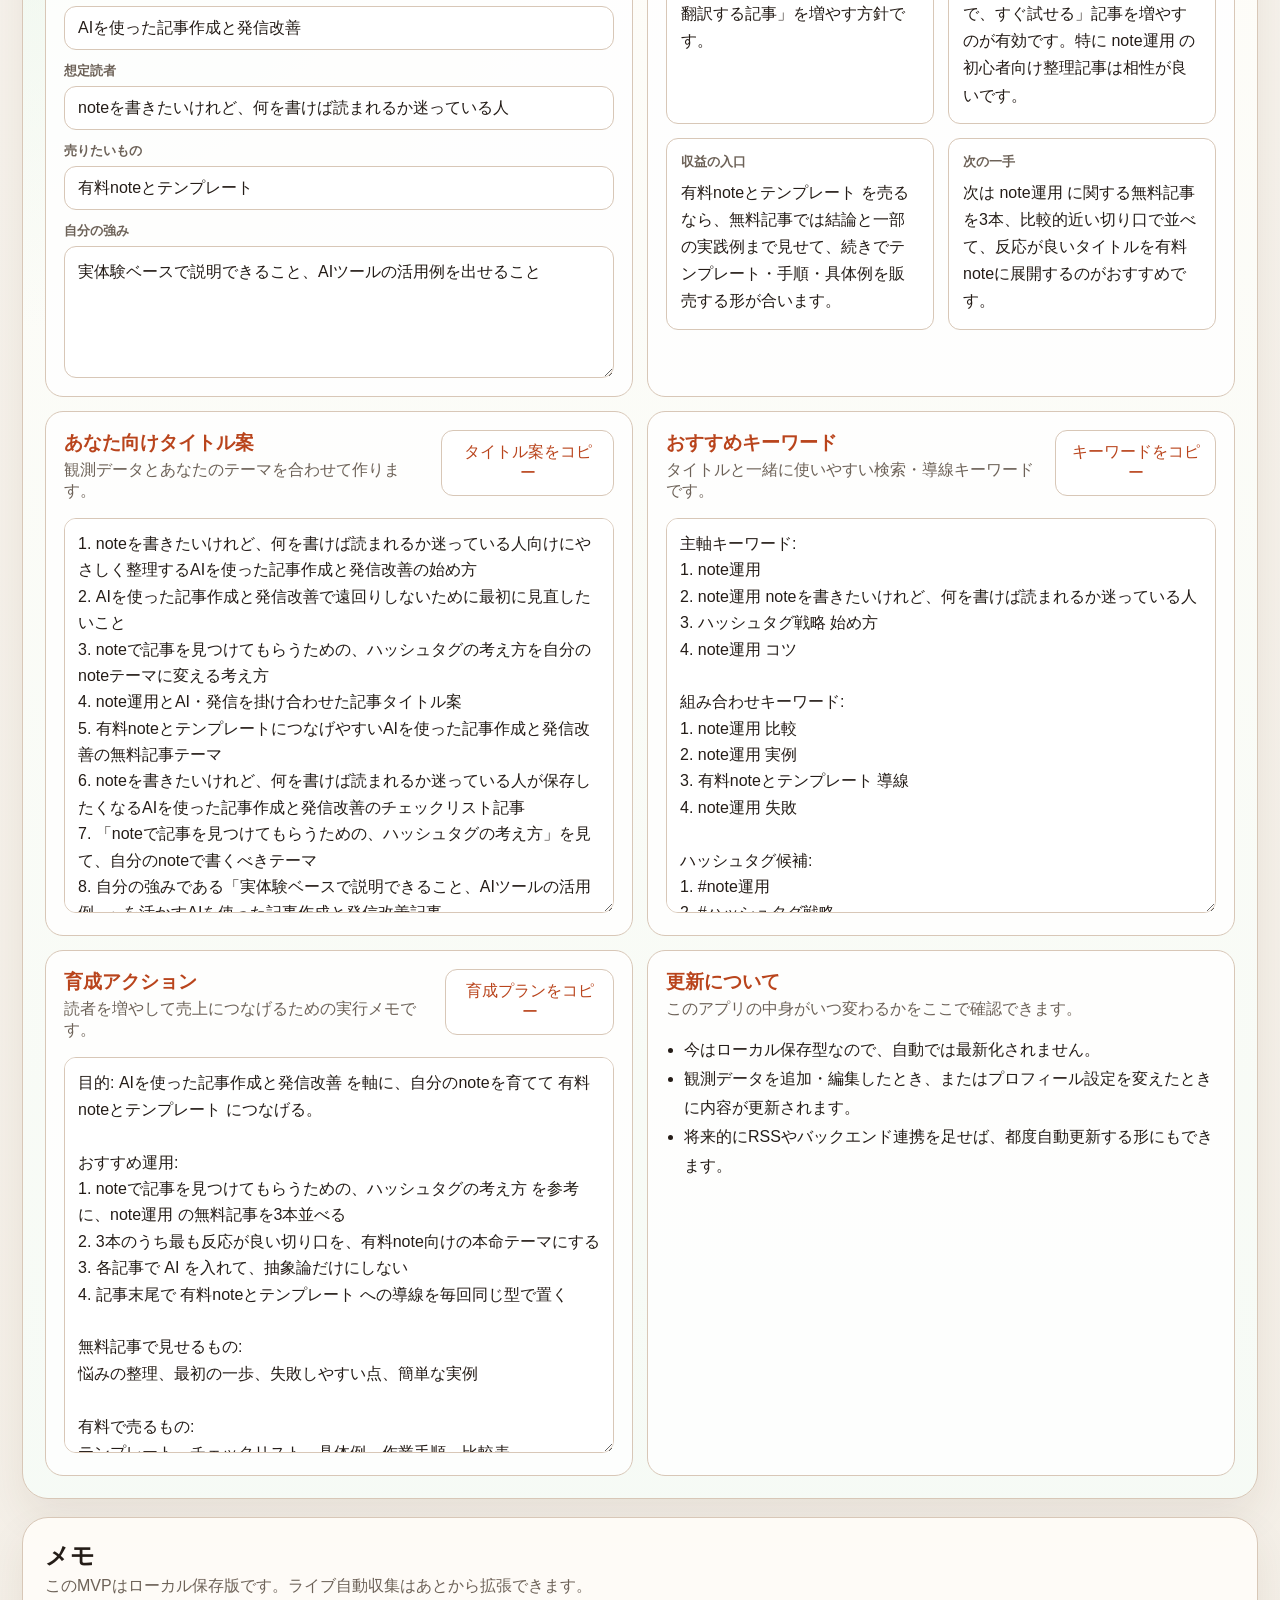
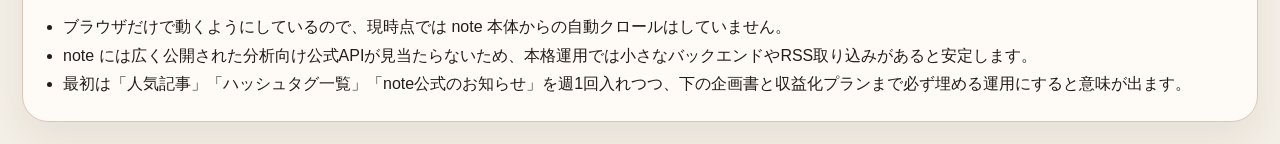
==== commit a15ddf7f: "Add live refresh for note dashboard" ====
--- a/index-note-trend.html
+++ b/index-note-trend.html
@@ -19,11 +19,13 @@
       </div>
       <div class="hero-actions">
         <button class="primary-btn" id="newObservationBtn" type="button">新しい観測を追加</button>
+        <button class="primary-btn" id="fetchLatestBtn" type="button">最新を取りに行く</button>
         <button class="ghost-btn" id="exportBtn" type="button">JSONを書き出す</button>
         <button class="ghost-btn" id="importBtn" type="button">JSONを読み込む</button>
         <button class="ghost-btn" id="resetBtn" type="button">サンプルに戻す</button>
         <input id="importInput" type="file" accept="application/json" hidden>
       </div>
+      <p class="hero-status" id="fetchStatusLabel">最新取得はまだ実行していません。</p>
     </header>
 
     <main class="layout">
@@ -56,6 +58,10 @@
             <h2>いま見えていること</h2>
             <p>スキ数と頻出テーマから、次に追うべき切り口をざっくり把握します。</p>
           </div>
+          <div class="panel-actions">
+            <span class="refresh-note" id="insightRefreshLabel">未更新</span>
+            <button class="ghost-btn" id="refreshInsightsBtn" type="button">更新</button>
+          </div>
         </div>
         <div class="stats-grid" id="statsGrid"></div>
         <div class="insight-grid">
@@ -79,6 +85,10 @@
           <div>
             <h2>観測フィード</h2>
             <p>人気記事、ハッシュタグ観測、公式告知を同じボードで扱えます。</p>
+          </div>
+          <div class="panel-actions">
+            <span class="refresh-note" id="feedRefreshLabel">未更新</span>
+            <button class="ghost-btn" id="refreshFeedBtn" type="button">更新</button>
           </div>
         </div>
         <div class="toolbar">
@@ -361,12 +371,37 @@
           <article class="strategy-card">
             <div class="section-head">
               <div>
+                <h3>おすすめキーワード</h3>
+                <p>タイトルと一緒に使いやすい検索・導線キーワードです。</p>
+              </div>
+              <button class="ghost-btn" id="copyKeywordsBtn" type="button">キーワードをコピー</button>
+            </div>
+            <textarea id="keywordIdeasOutput" rows="14" readonly></textarea>
+          </article>
+        </div>
+        <div class="strategy-grid">
+          <article class="strategy-card">
+            <div class="section-head">
+              <div>
                 <h3>育成アクション</h3>
                 <p>読者を増やして売上につなげるための実行メモです。</p>
               </div>
               <button class="ghost-btn" id="copyGrowthPlanBtn" type="button">育成プランをコピー</button>
             </div>
             <textarea id="growthPlanOutput" rows="14" readonly></textarea>
+          </article>
+          <article class="strategy-card">
+            <div class="section-head">
+              <div>
+                <h3>更新について</h3>
+                <p>このアプリの中身がいつ変わるかをここで確認できます。</p>
+              </div>
+            </div>
+            <ul class="signal-list">
+              <li>今はローカル保存型なので、自動では最新化されません。</li>
+              <li>観測データを追加・編集したとき、またはプロフィール設定を変えたときに内容が更新されます。</li>
+              <li>将来的にRSSやバックエンド連携を足せば、都度自動更新する形にもできます。</li>
+            </ul>
           </article>
         </div>
       </section>
--- a/note-trend-research.css
+++ b/note-trend-research.css
@@ -99,6 +99,12 @@
   line-height: 1.8;
 }
 
+.hero-status {
+  margin: 0;
+  color: rgba(255, 255, 255, 0.86);
+  font-size: 0.92rem;
+}
+
 .hero-actions,
 .form-actions,
 .meta-row,
@@ -138,6 +144,18 @@
 .selected-id {
   margin: 4px 0 0;
   color: var(--muted);
+}
+
+.panel-actions {
+  display: flex;
+  align-items: center;
+  gap: 10px;
+  flex-wrap: wrap;
+}
+
+.refresh-note {
+  color: var(--muted);
+  font-size: 0.82rem;
 }
 
 .stats-grid {
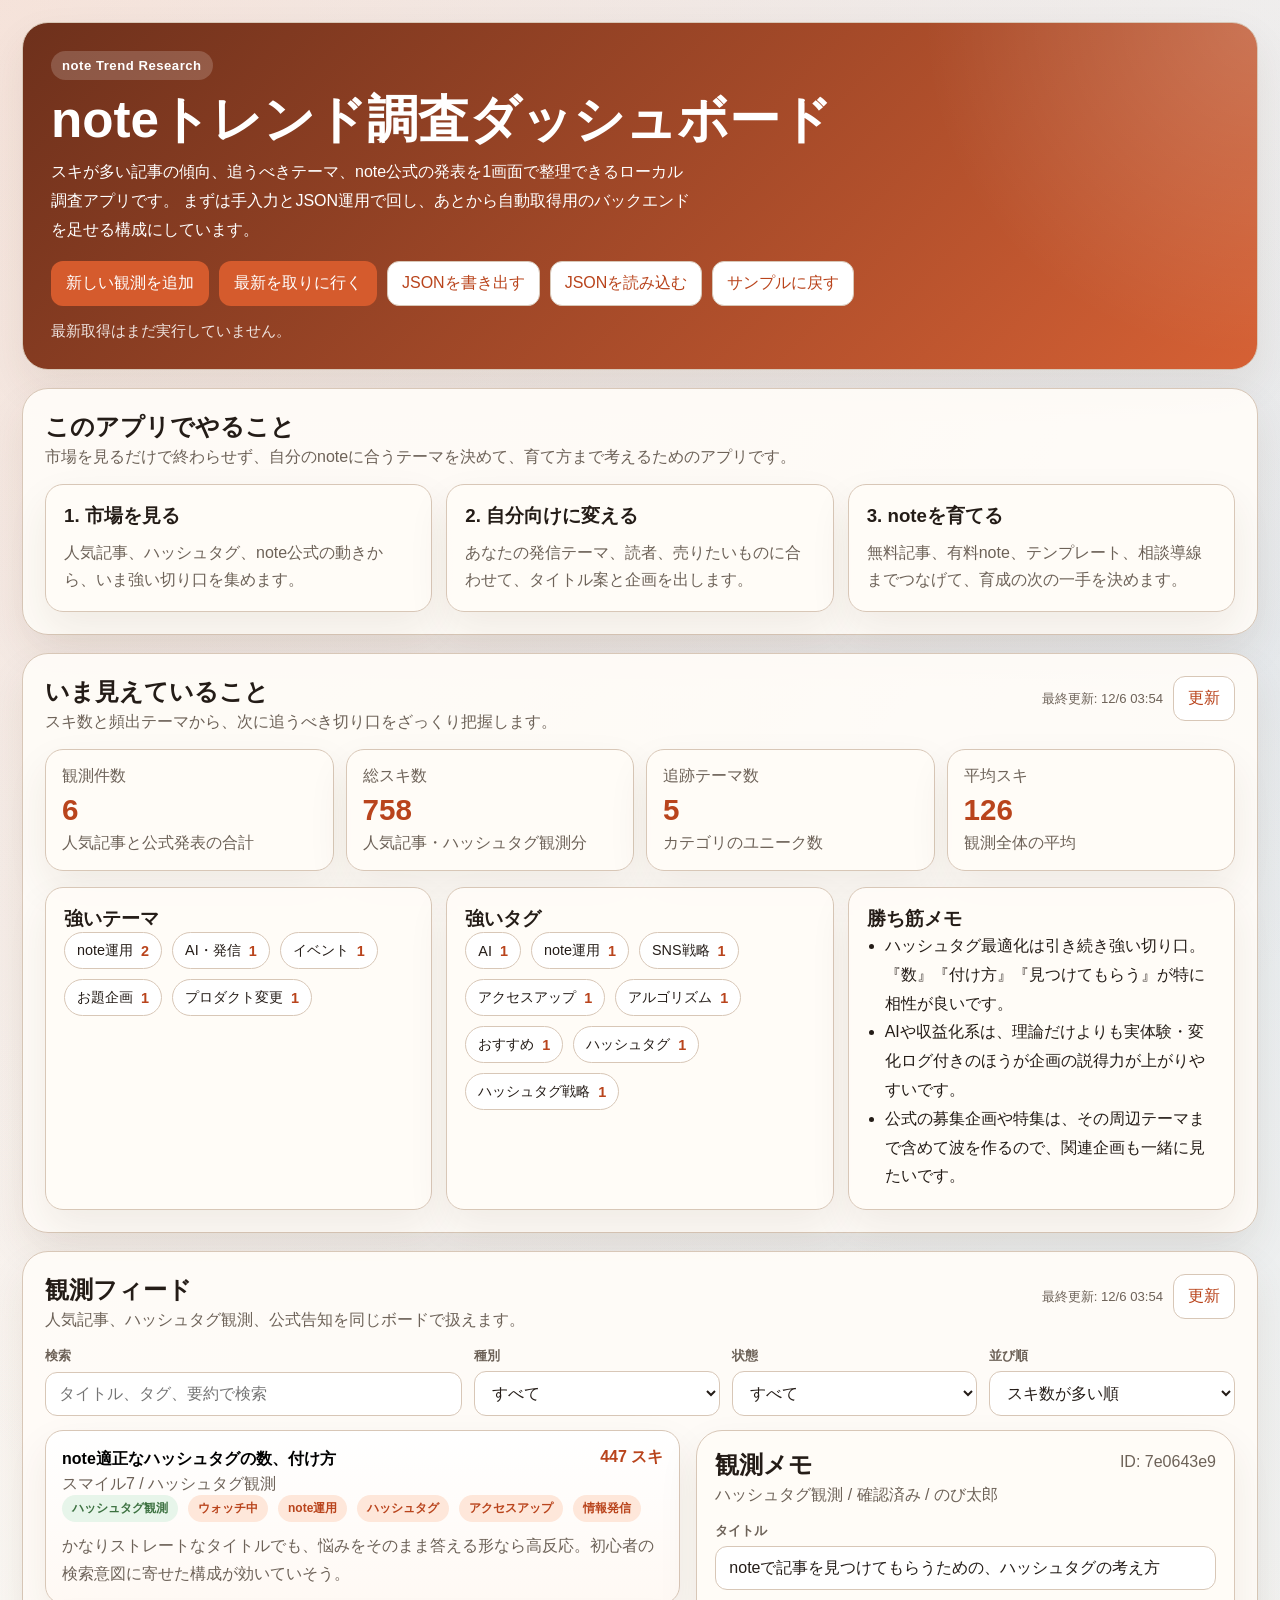
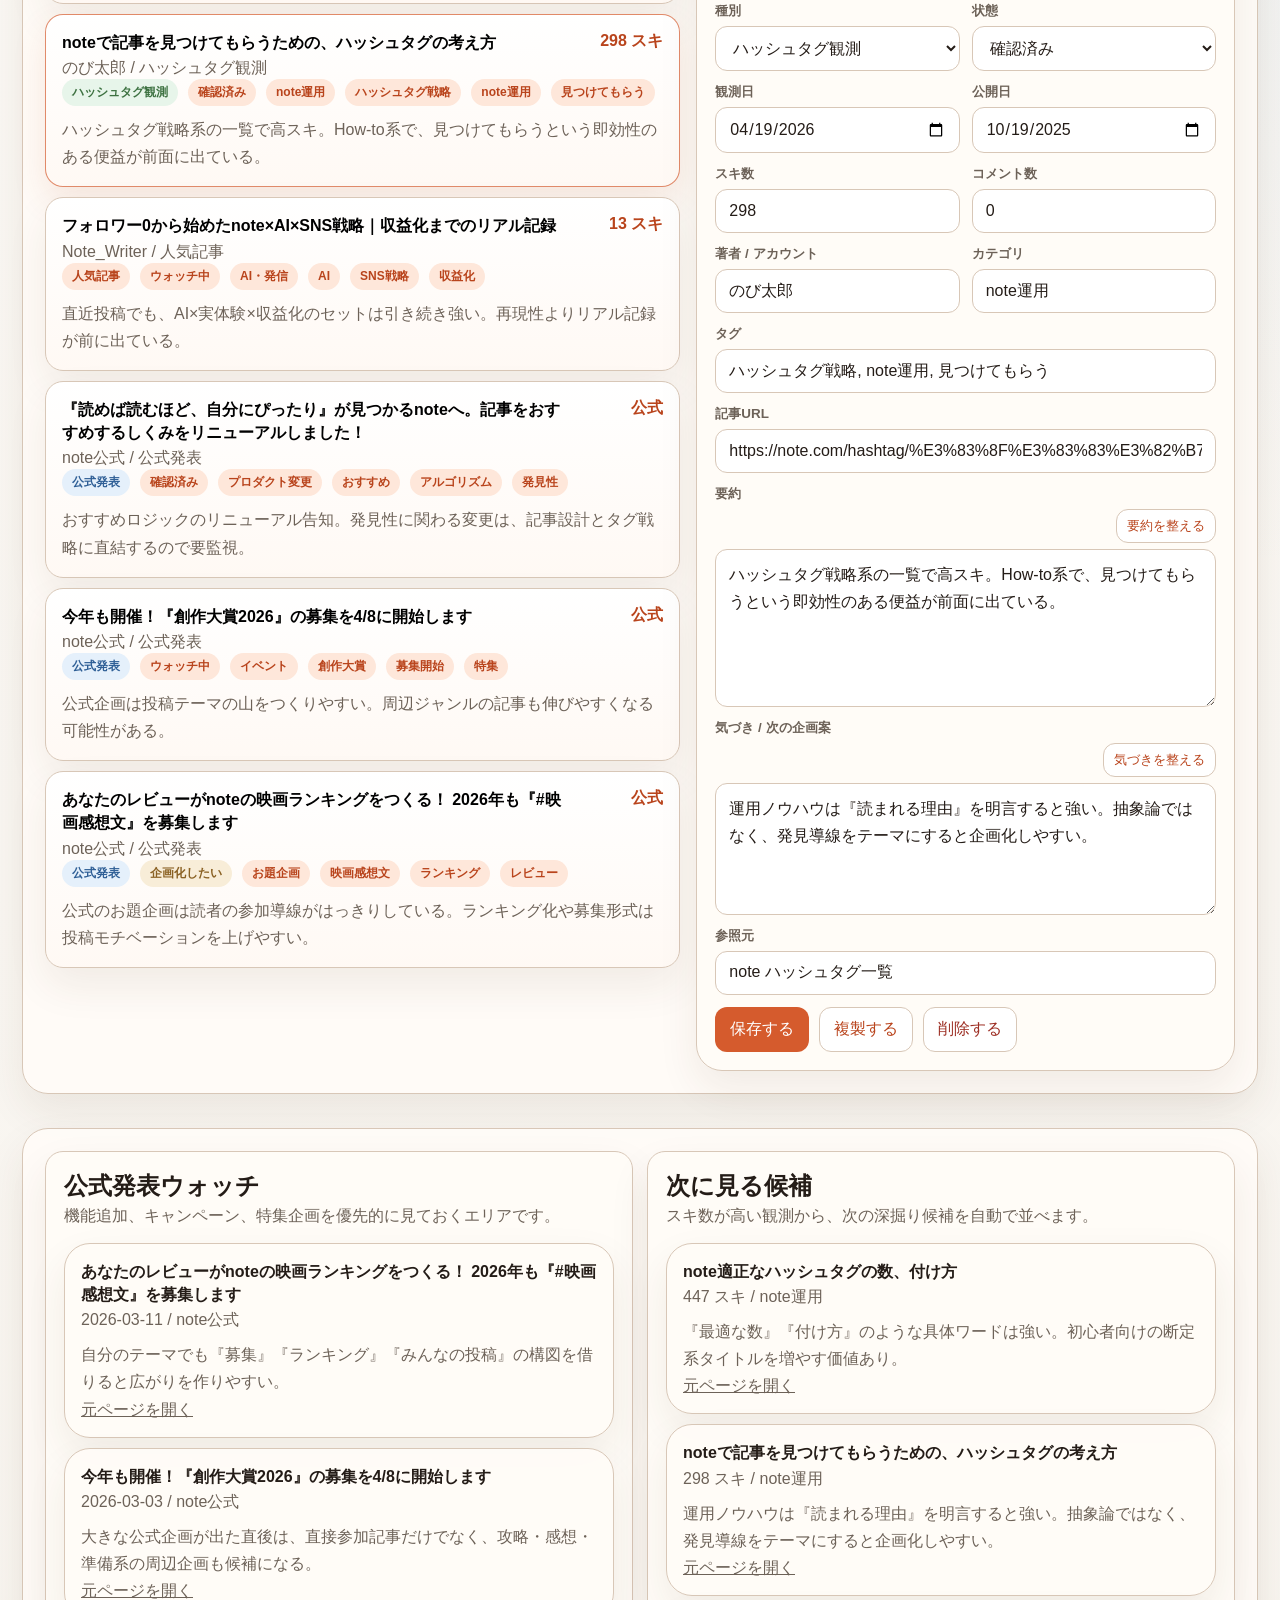
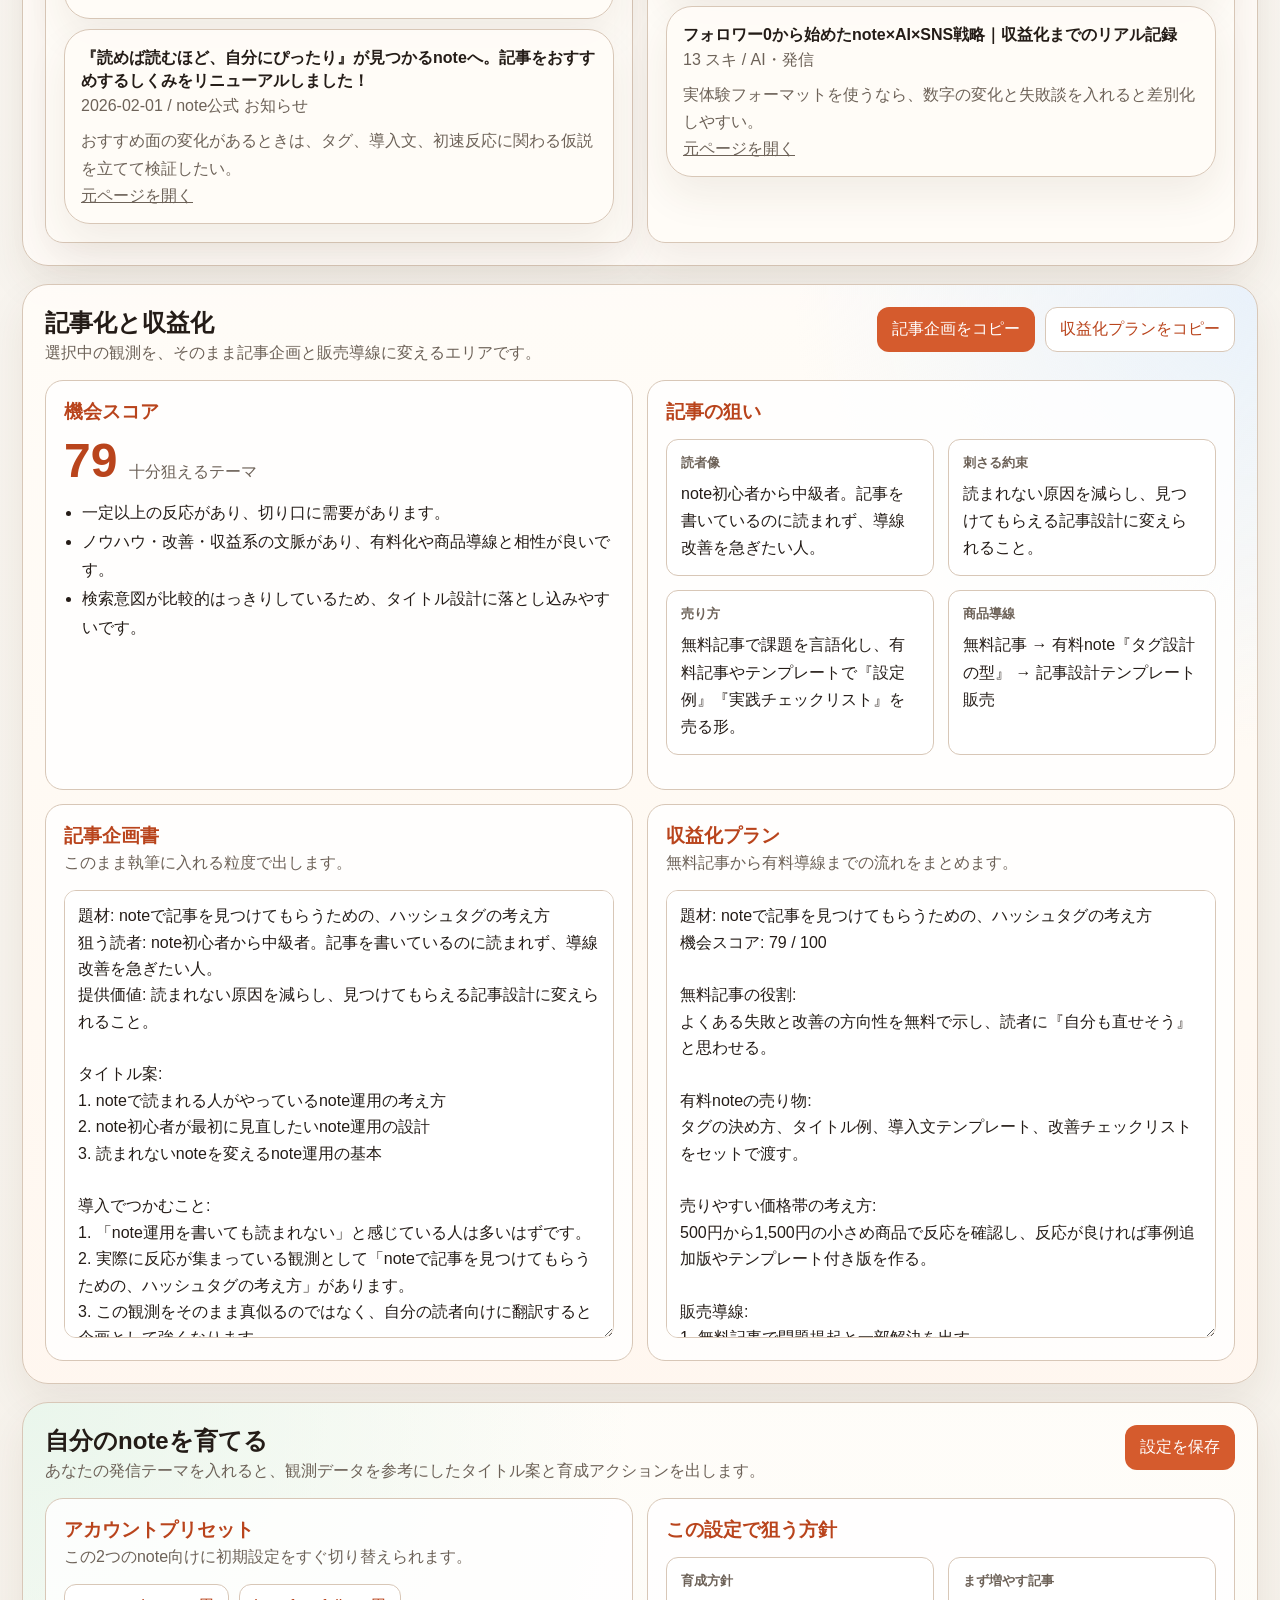
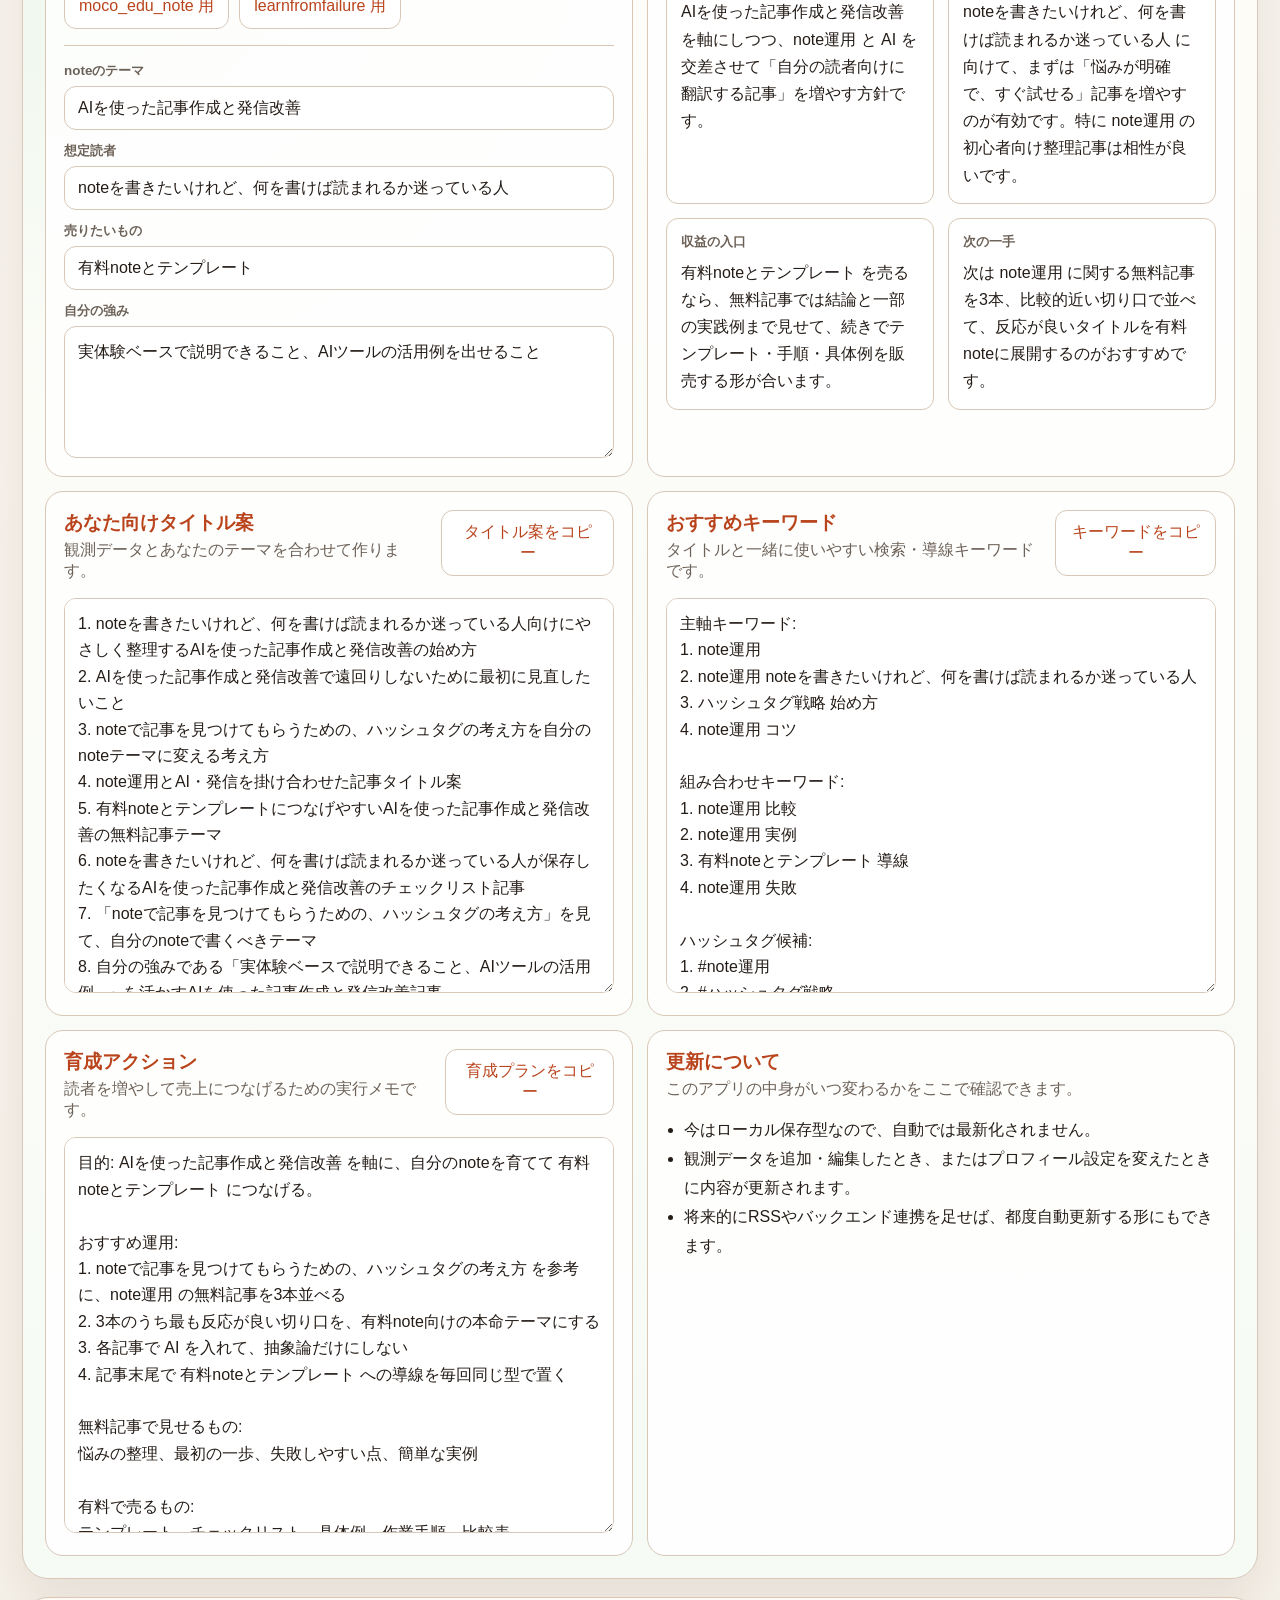
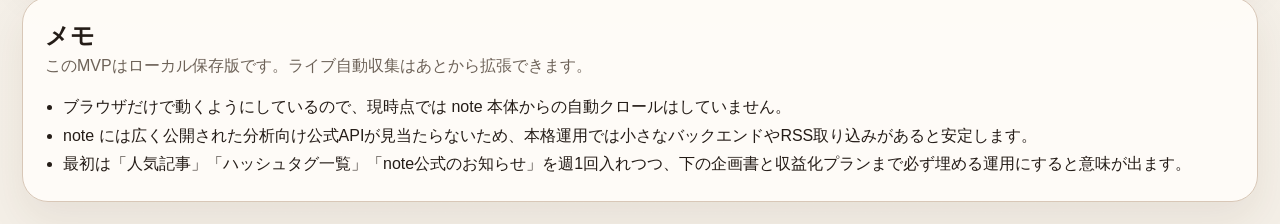
==== commit 29d861cb: "Add drafting helpers for observations" ====
--- a/index-note-trend.html
+++ b/index-note-trend.html
@@ -189,10 +189,16 @@
               </label>
               <label class="full">
                 <span>要約</span>
+                <div class="inline-actions">
+                  <button class="ghost-btn mini-btn" id="draftSummaryBtn" type="button">要約を整える</button>
+                </div>
                 <textarea name="summary" rows="5" placeholder="なぜ伸びているか、何が刺さっているか"></textarea>
               </label>
               <label class="full">
                 <span>気づき / 次の企画案</span>
+                <div class="inline-actions">
+                  <button class="ghost-btn mini-btn" id="draftTakeawayBtn" type="button">気づきを整える</button>
+                </div>
                 <textarea name="takeaway" rows="4" placeholder="自分ならどう活かすか"></textarea>
               </label>
               <label class="full">
--- a/note-trend-research.css
+++ b/note-trend-research.css
@@ -329,6 +329,16 @@
   gap: 6px;
 }
 
+.inline-actions {
+  display: flex;
+  justify-content: flex-end;
+}
+
+.mini-btn {
+  padding: 7px 10px;
+  font-size: 0.82rem;
+}
+
 .toolbar span,
 .editor-grid span {
   font-size: 0.84rem;
@@ -362,6 +372,11 @@
   cursor: pointer;
   padding: 11px 14px;
   border: 1px solid transparent;
+}
+
+button:disabled {
+  cursor: wait;
+  opacity: 0.65;
 }
 
 .primary-btn {
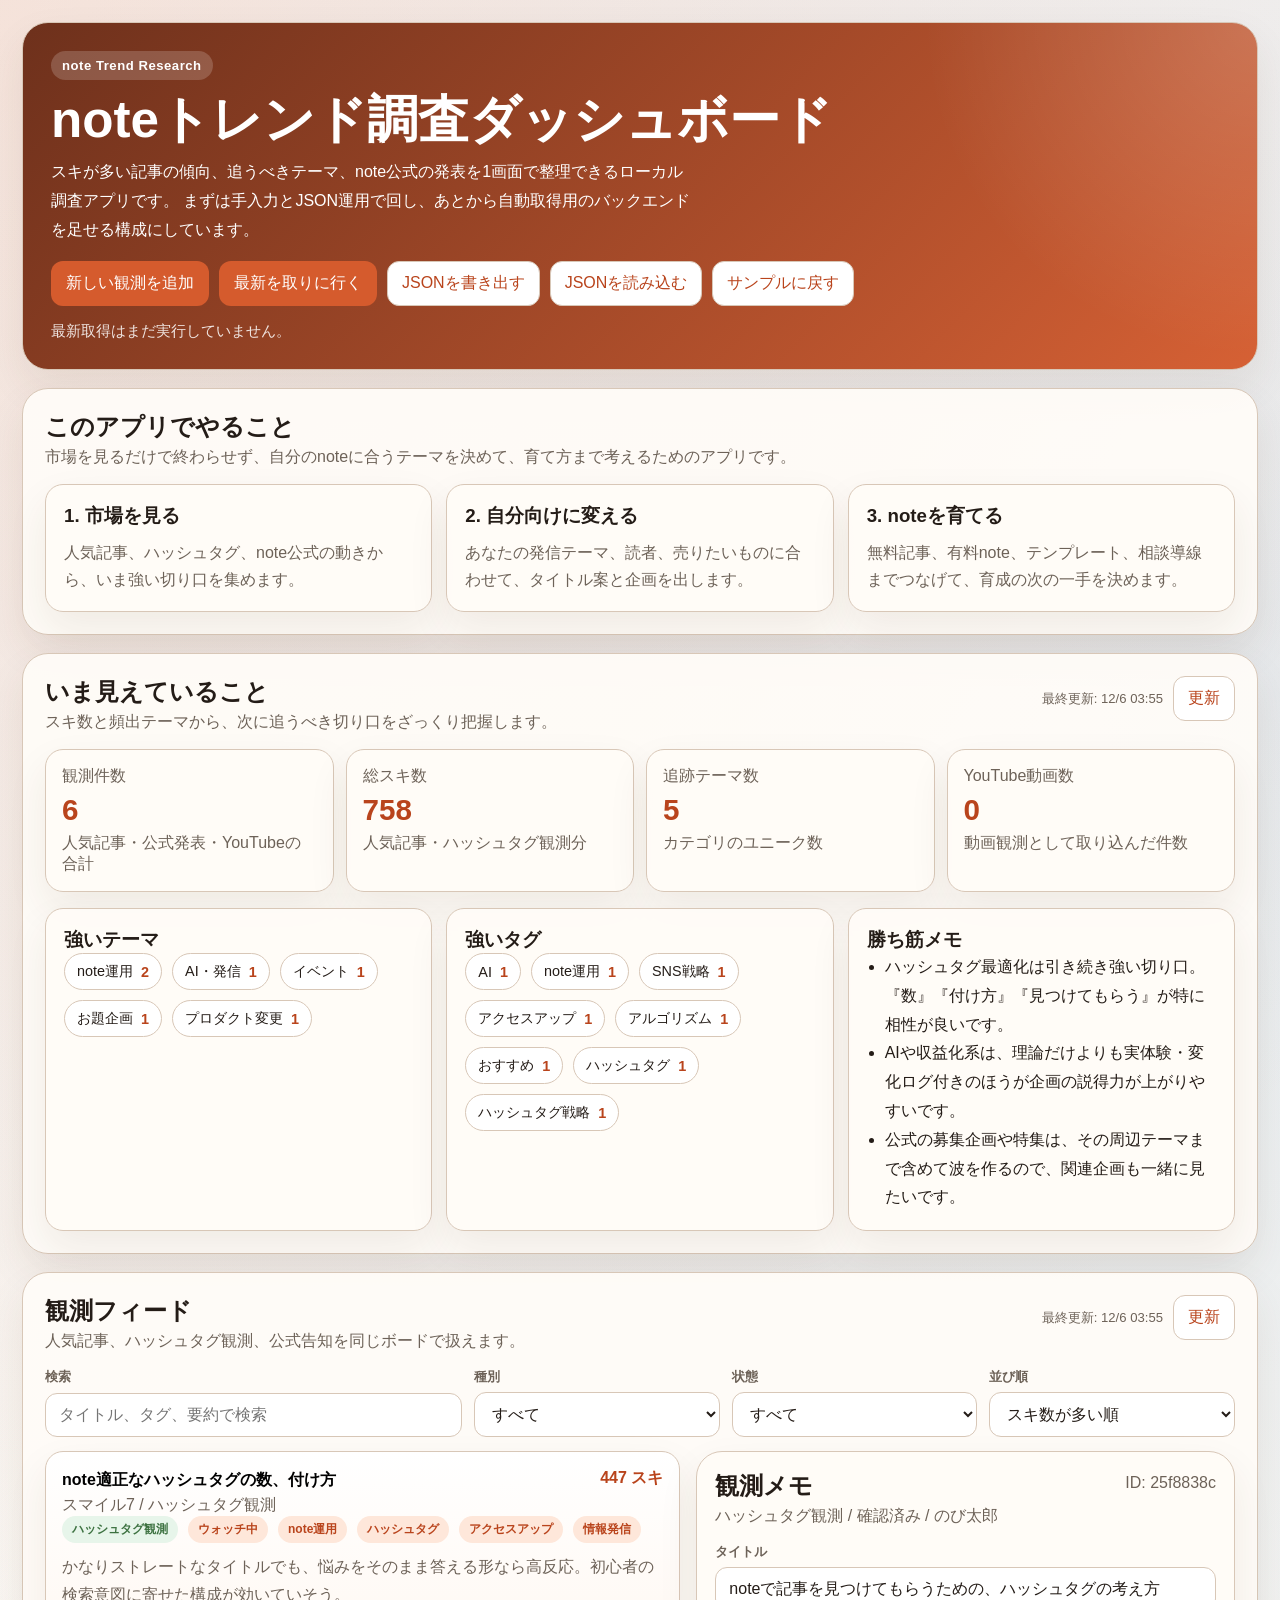
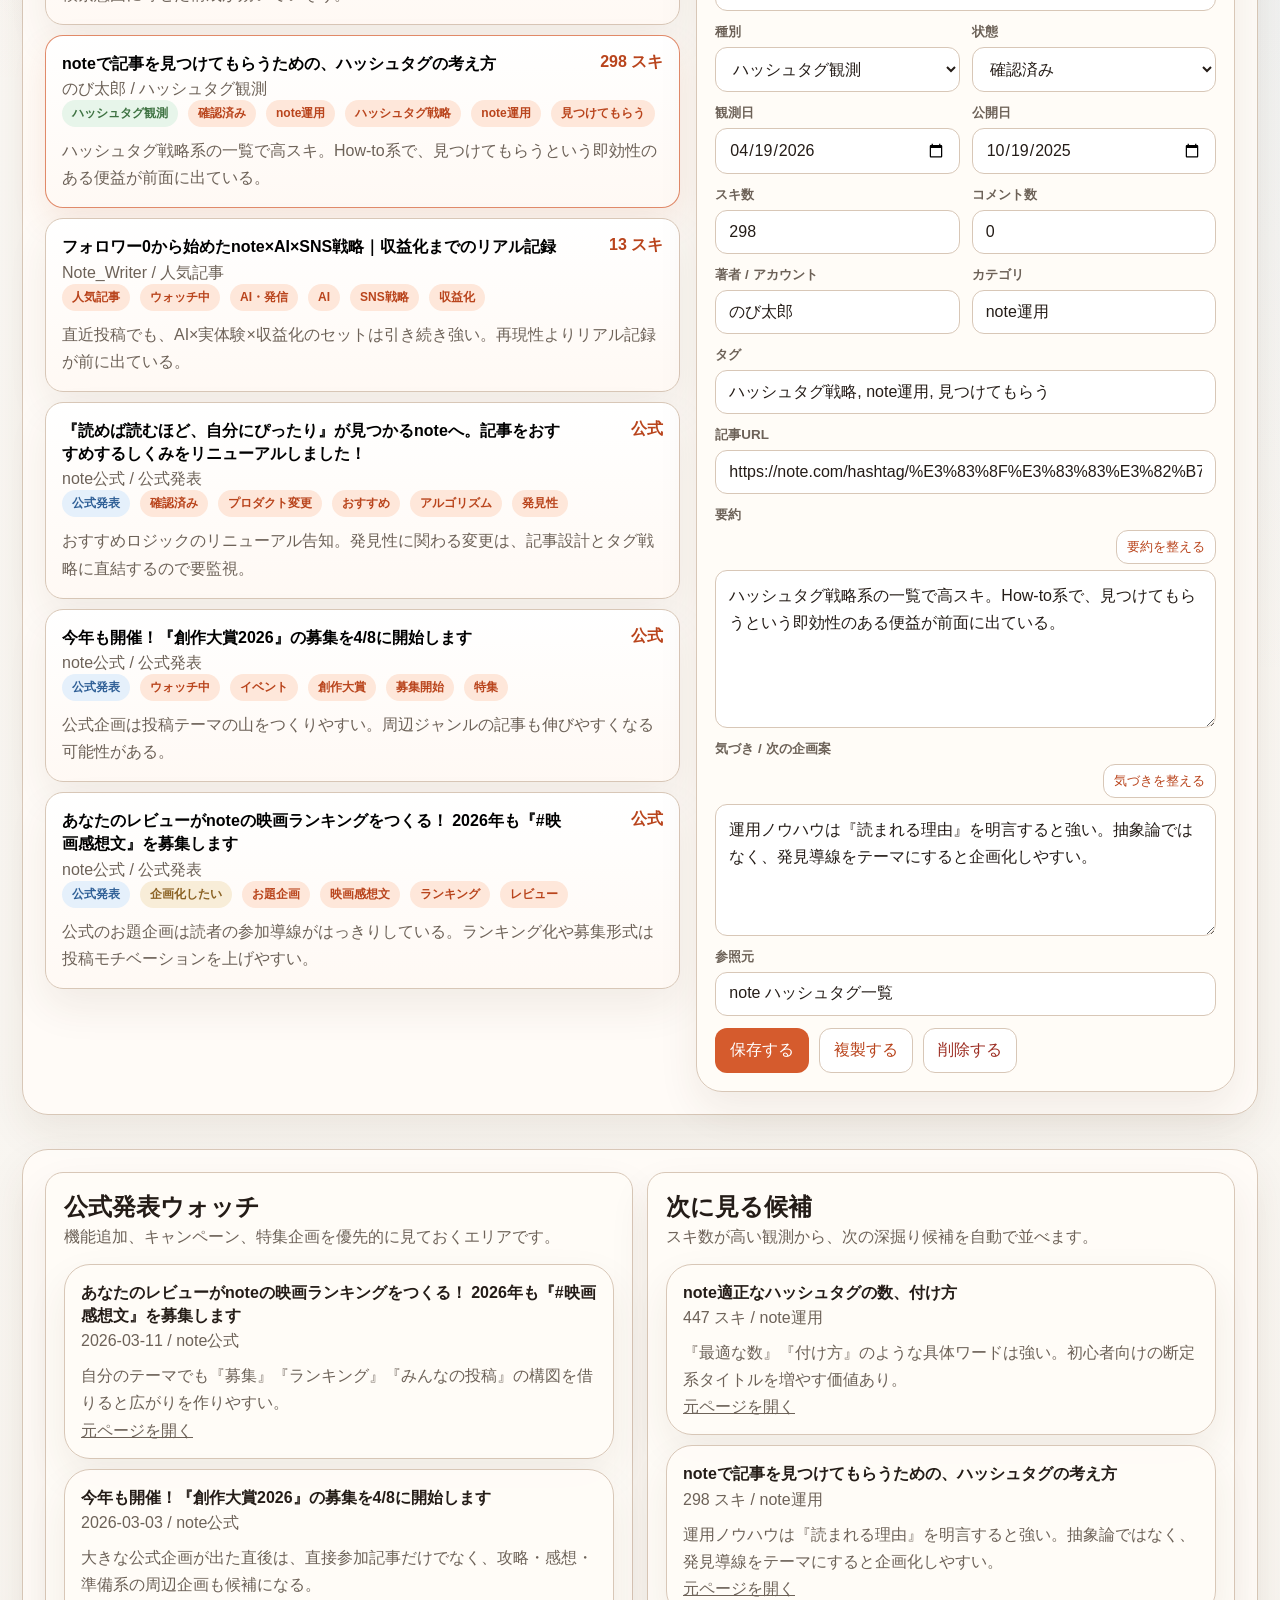
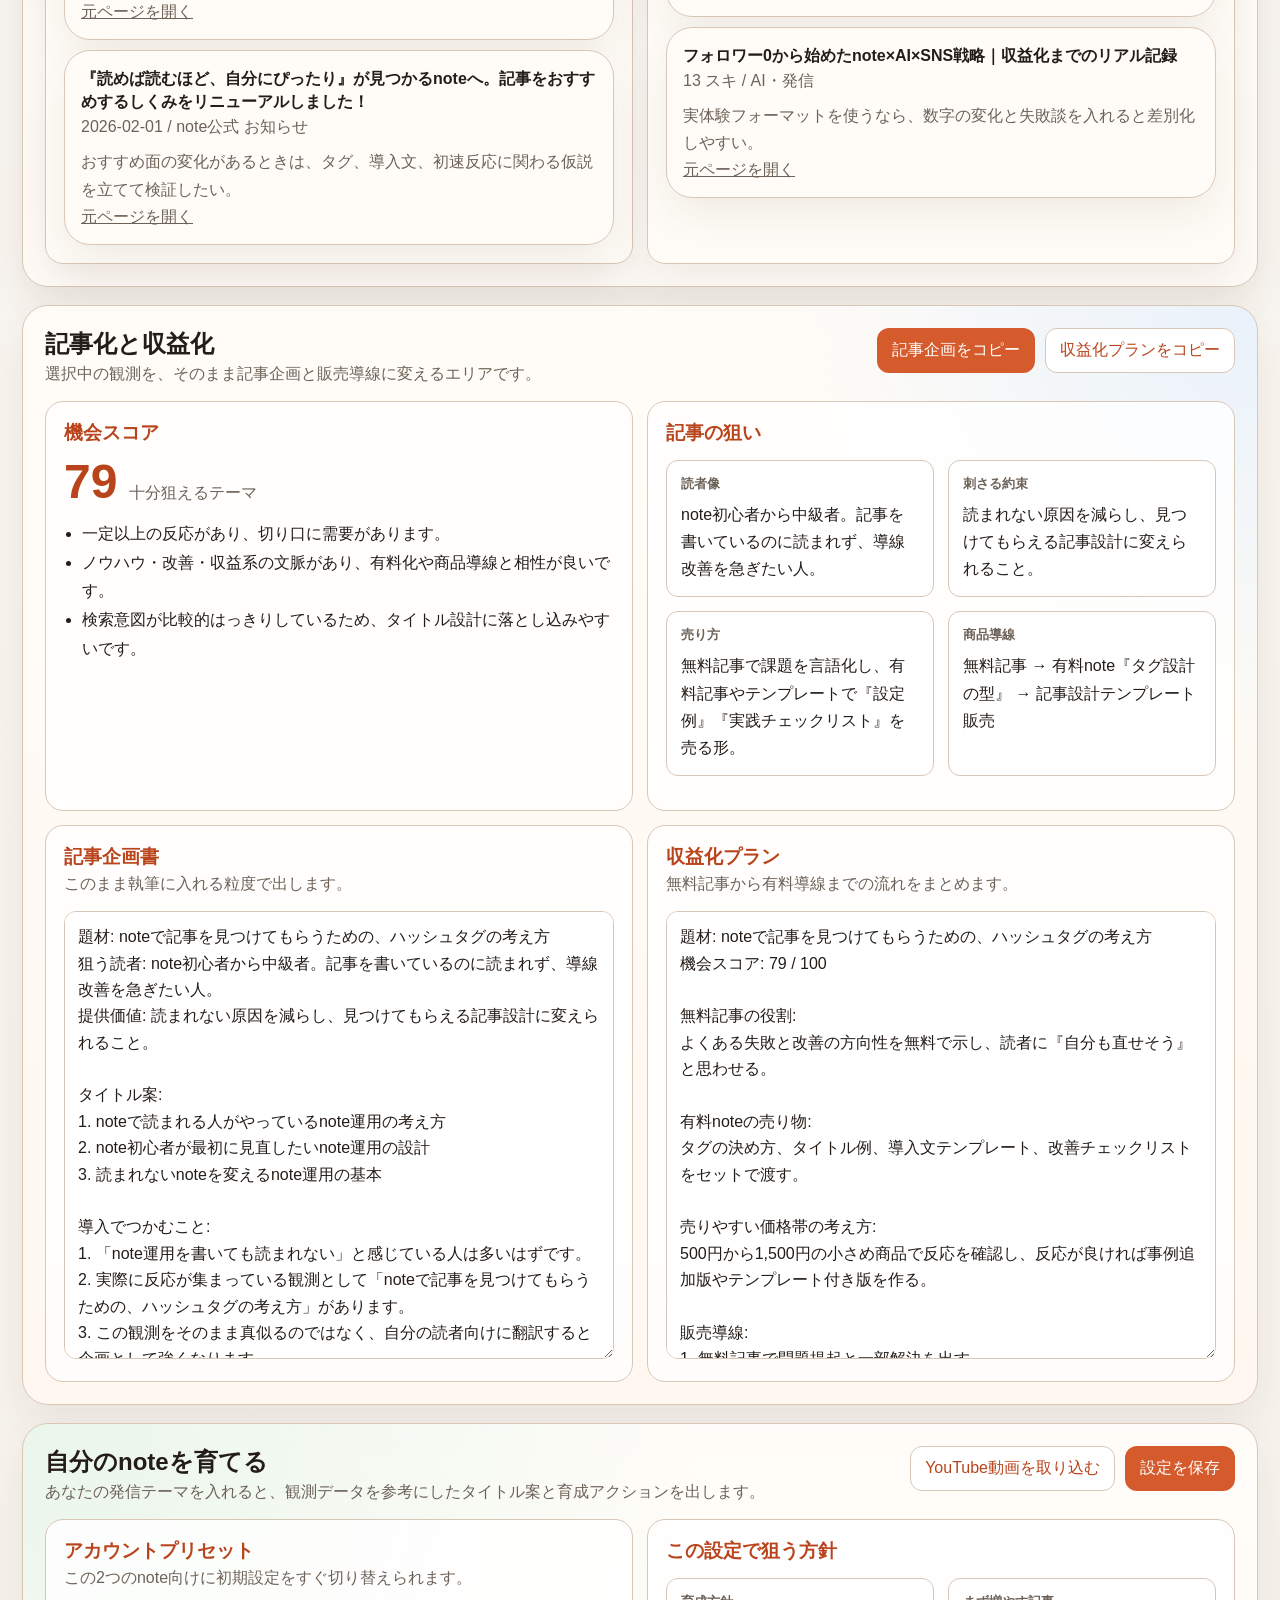
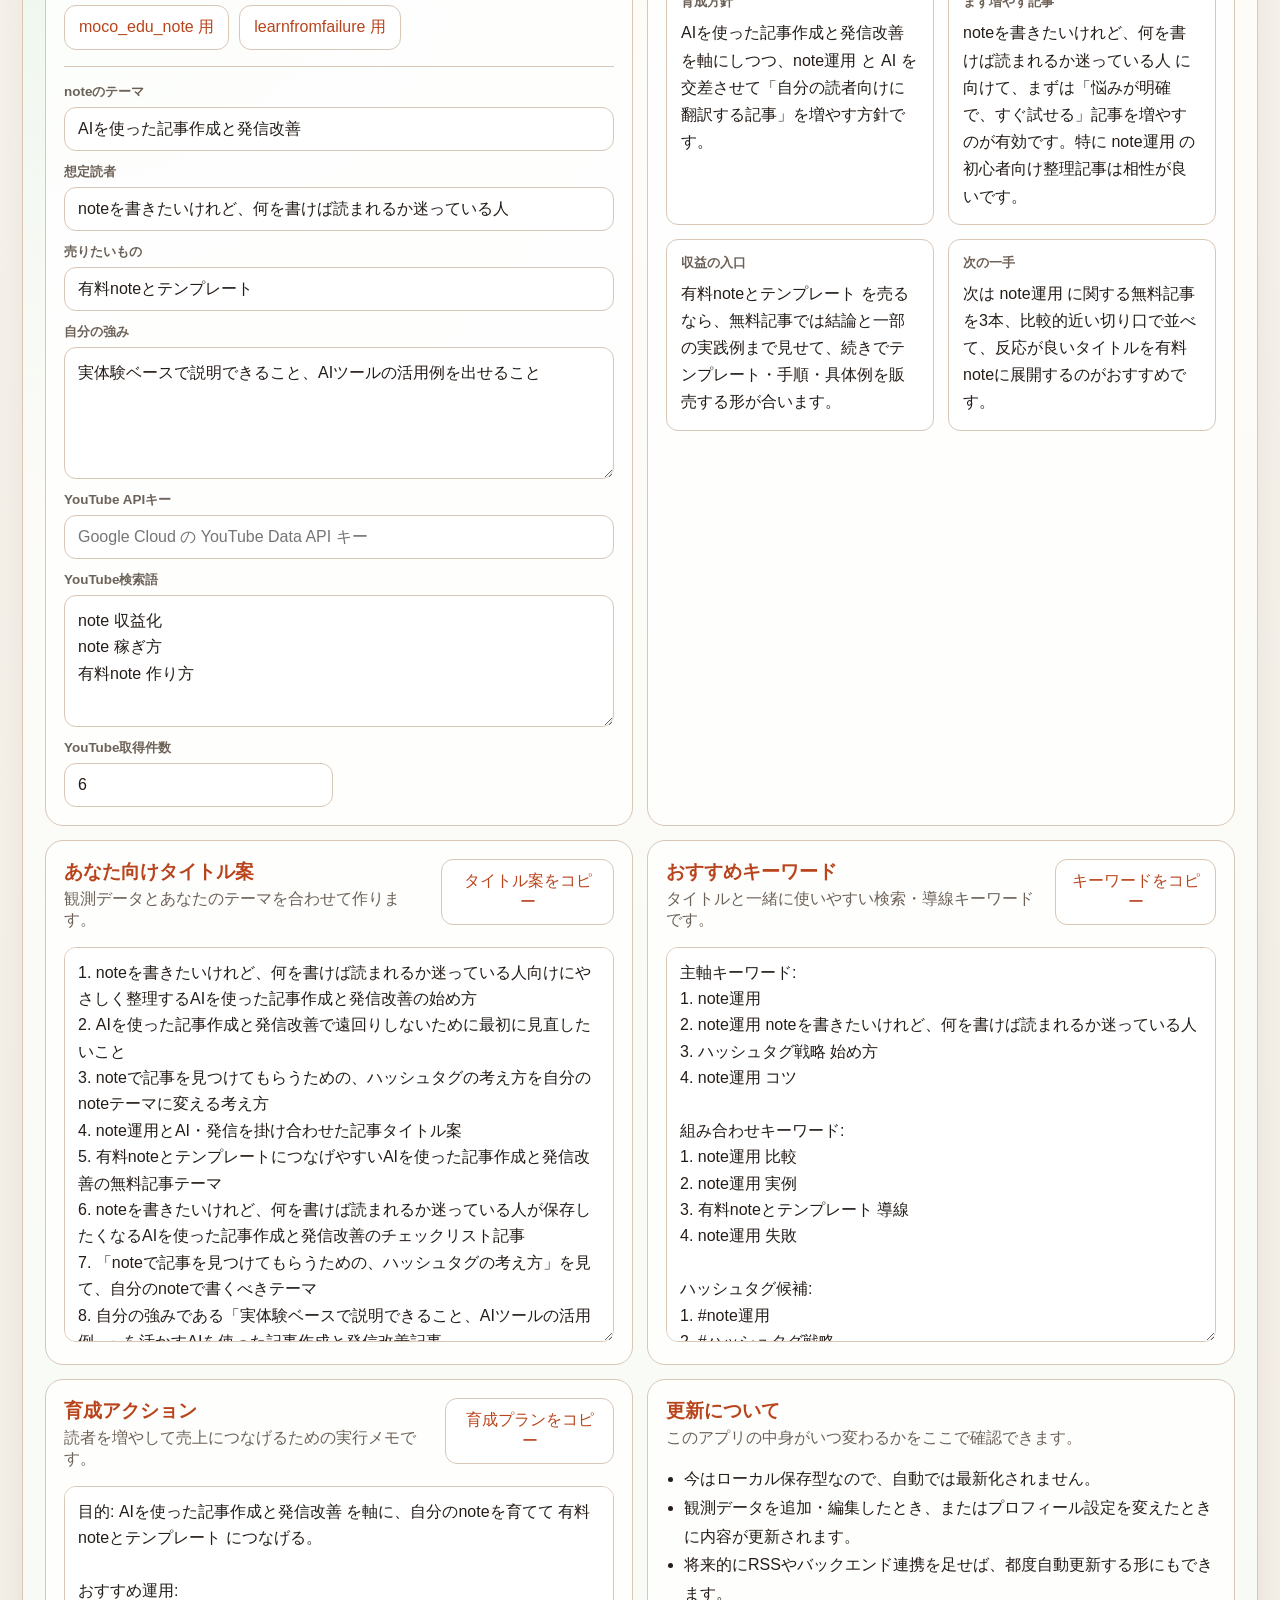
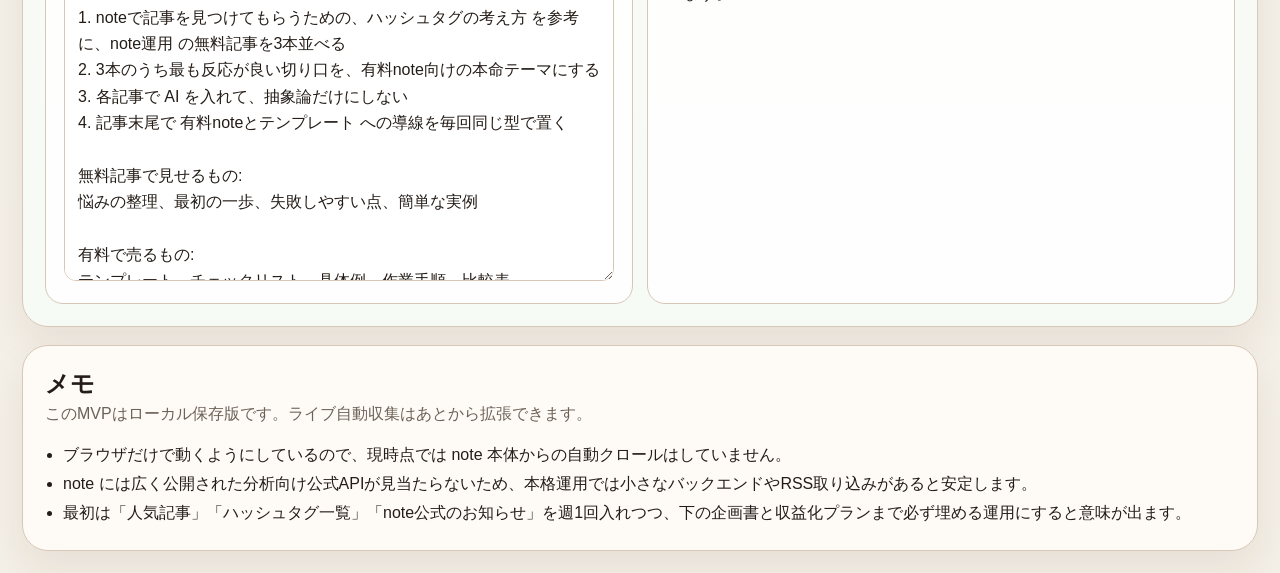
==== commit b88ab5bc: "Add YouTube observation import" ====
--- a/index-note-trend.html
+++ b/index-note-trend.html
@@ -103,6 +103,7 @@
               <option value="popular">人気記事</option>
               <option value="hashtag">ハッシュタグ観測</option>
               <option value="official">公式発表</option>
+              <option value="youtube">YouTube動画</option>
             </select>
           </label>
           <label>
@@ -145,6 +146,7 @@
                   <option value="popular">人気記事</option>
                   <option value="hashtag">ハッシュタグ観測</option>
                   <option value="official">公式発表</option>
+                  <option value="youtube">YouTube動画</option>
                 </select>
               </label>
               <label>
@@ -307,7 +309,10 @@
             <h2>自分のnoteを育てる</h2>
             <p>あなたの発信テーマを入れると、観測データを参考にしたタイトル案と育成アクションを出します。</p>
           </div>
-          <button class="primary-btn" id="saveProfileBtn" type="button">設定を保存</button>
+          <div class="panel-actions">
+            <button class="ghost-btn" id="fetchYoutubeBtn" type="button">YouTube動画を取り込む</button>
+            <button class="primary-btn" id="saveProfileBtn" type="button">設定を保存</button>
+          </div>
         </div>
         <div class="strategy-grid">
           <article class="strategy-card">
@@ -338,6 +343,18 @@
               <label class="full">
                 <span>自分の強み</span>
                 <textarea name="strengths" rows="4" placeholder="例: 実体験、教育経験、AIツールの比較ができる"></textarea>
+              </label>
+              <label class="full">
+                <span>YouTube APIキー</span>
+                <input name="youtubeApiKey" type="password" placeholder="Google Cloud の YouTube Data API キー">
+              </label>
+              <label class="full">
+                <span>YouTube検索語</span>
+                <textarea name="youtubeQueries" rows="4" placeholder="1行に1つずつ。例: note 収益化"></textarea>
+              </label>
+              <label>
+                <span>YouTube取得件数</span>
+                <input name="youtubeMaxResults" type="number" min="1" max="10" step="1" placeholder="例: 6">
               </label>
             </form>
           </article>
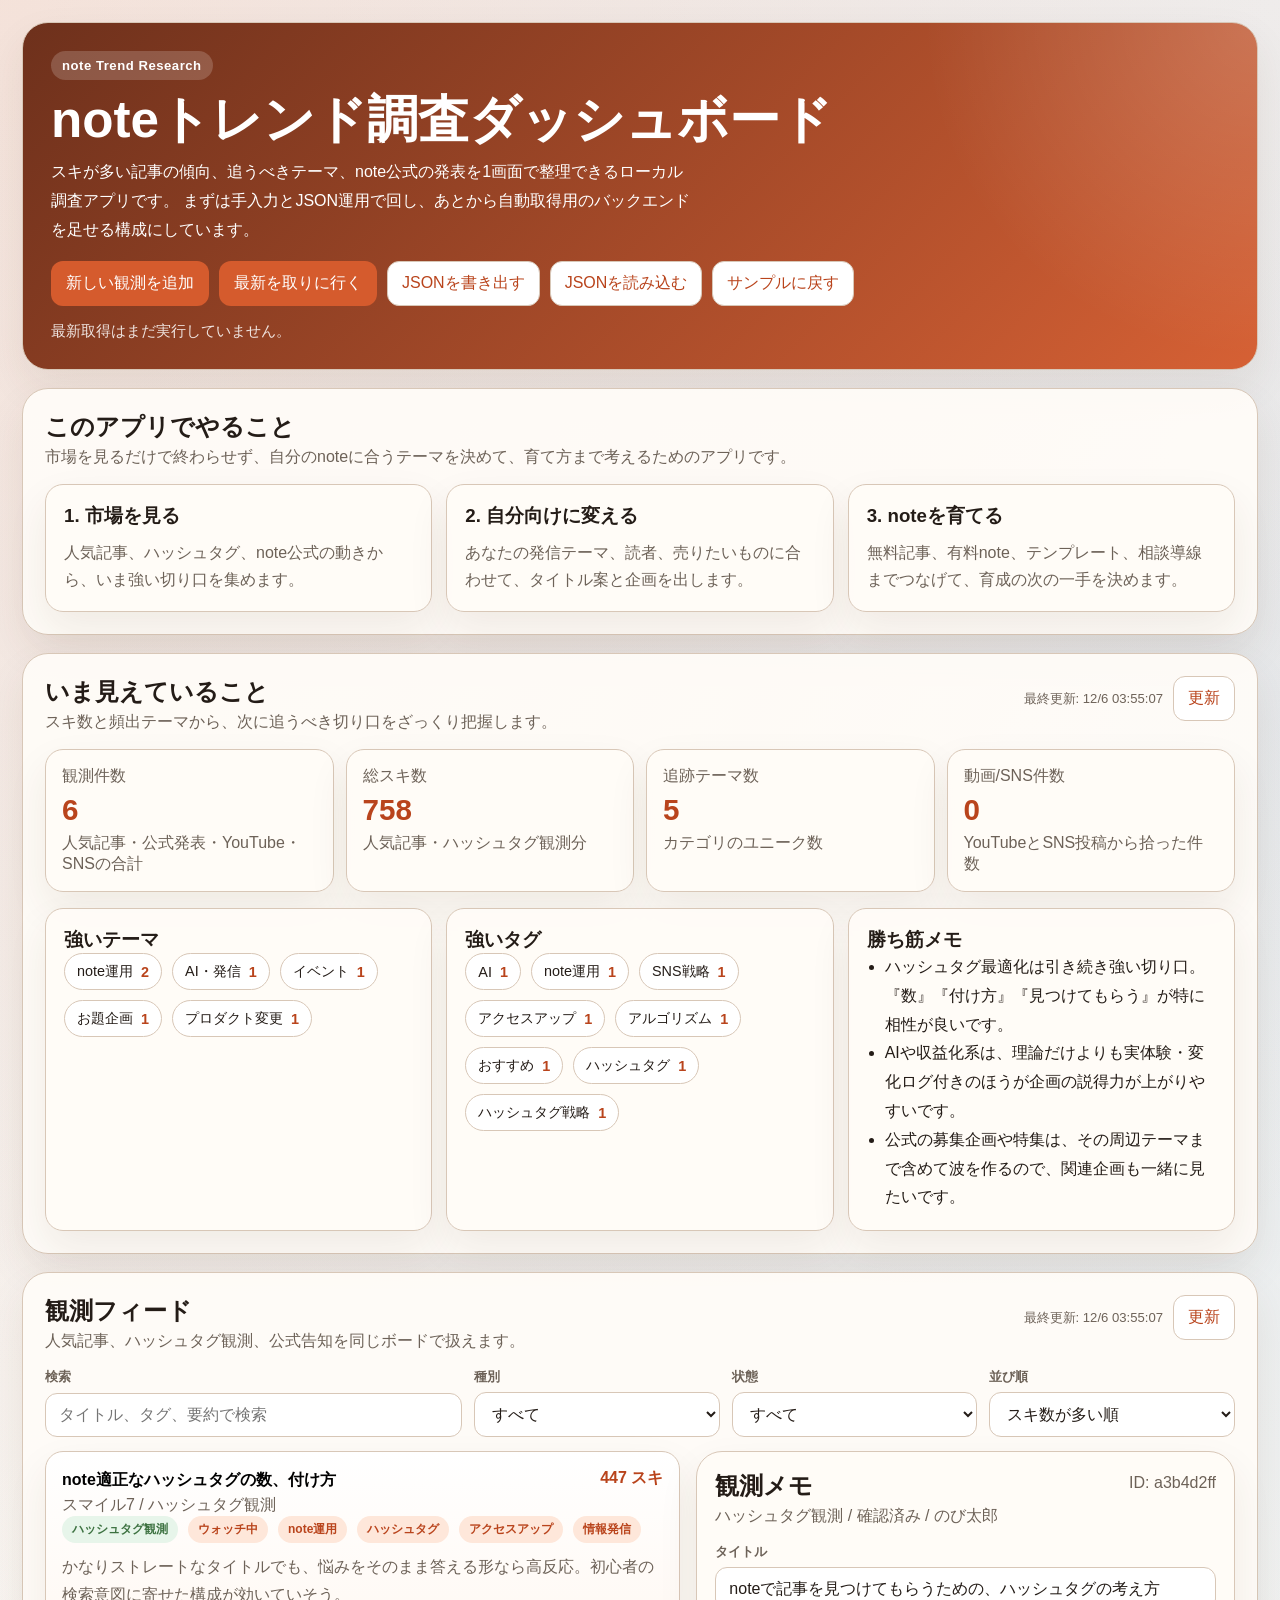
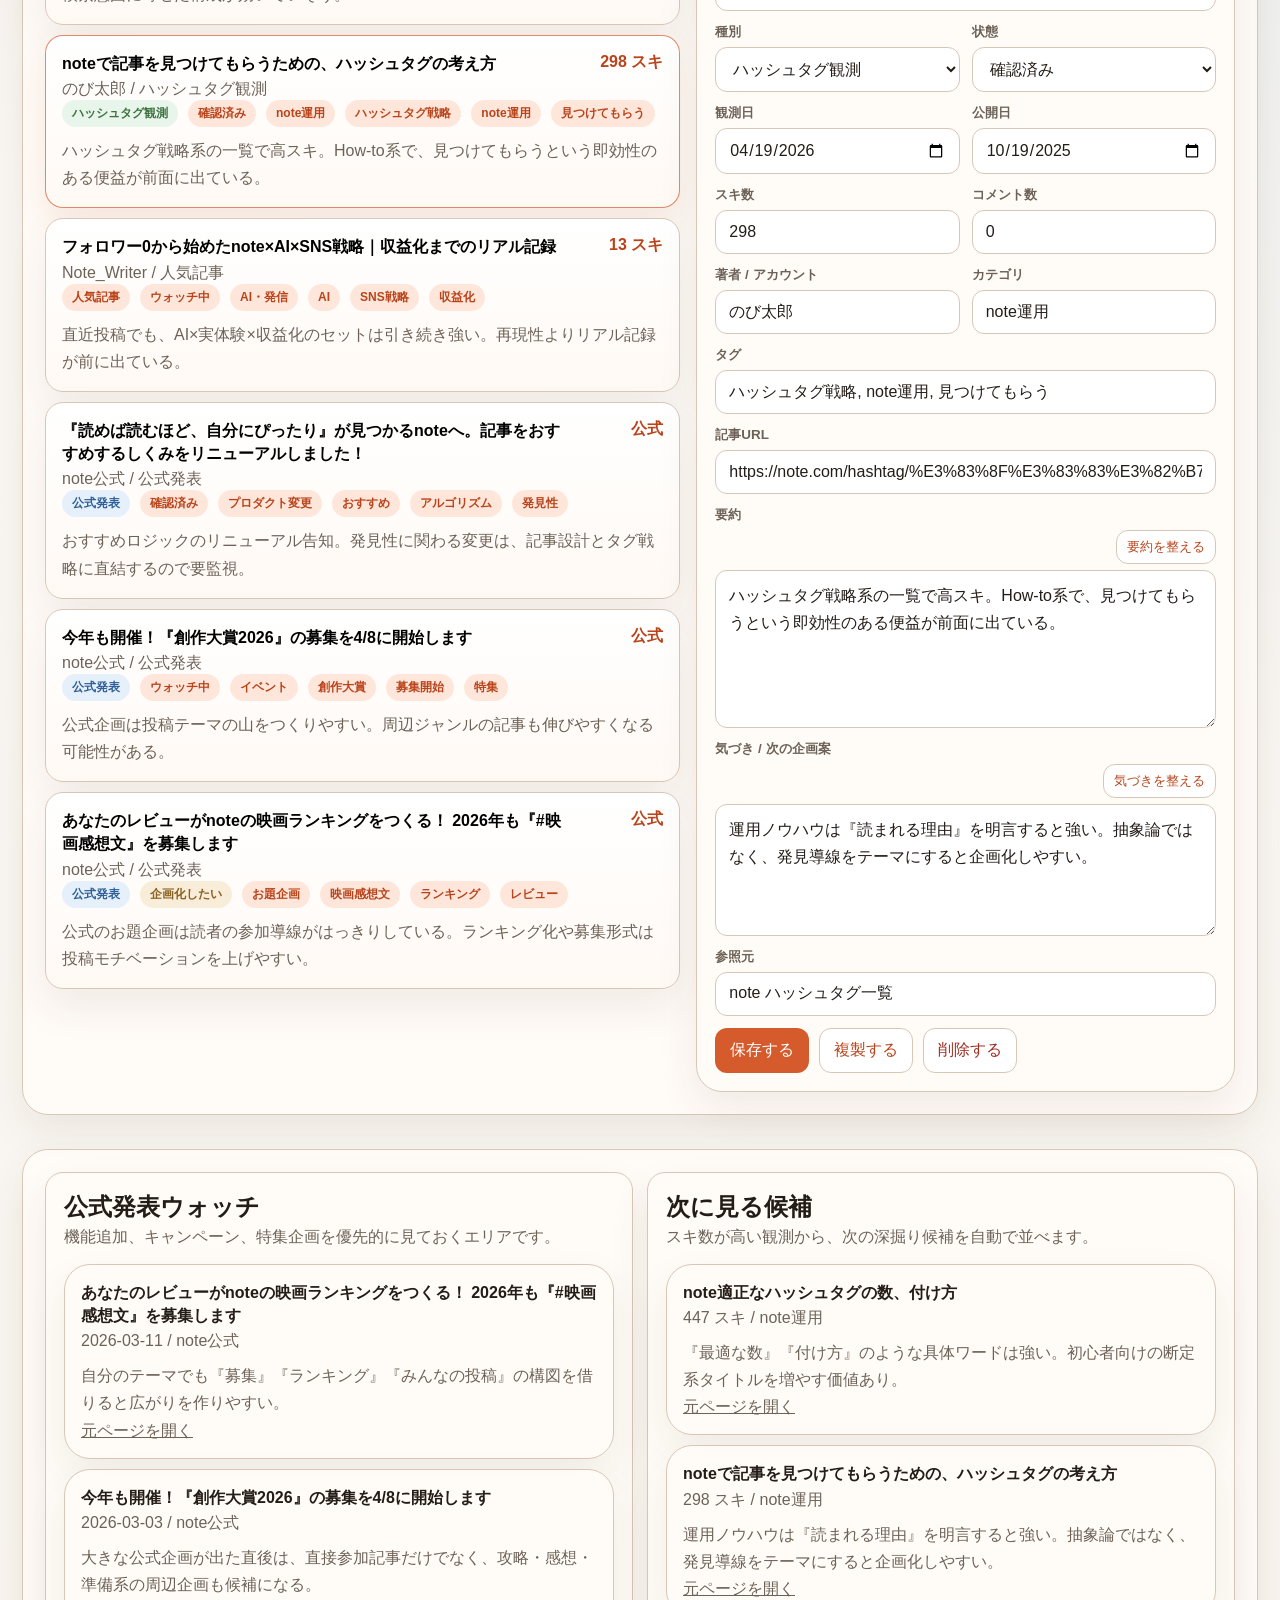
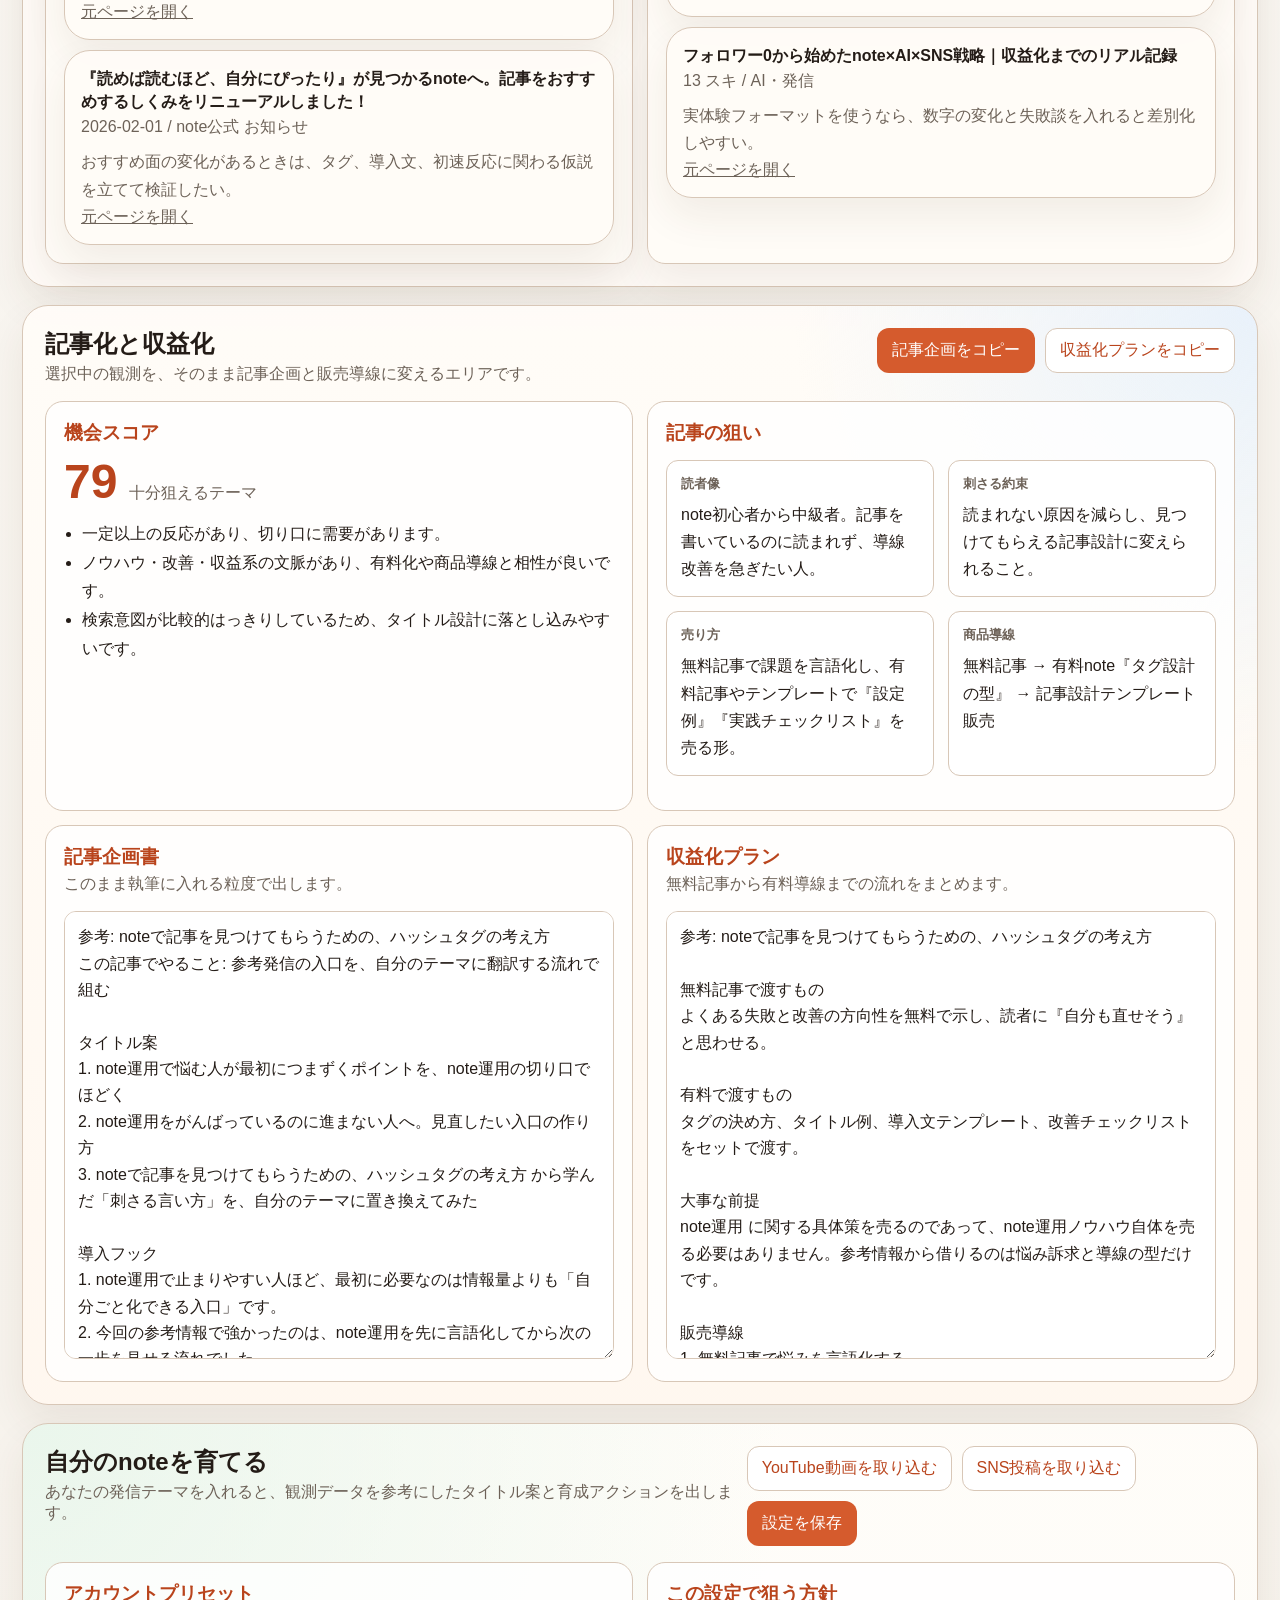
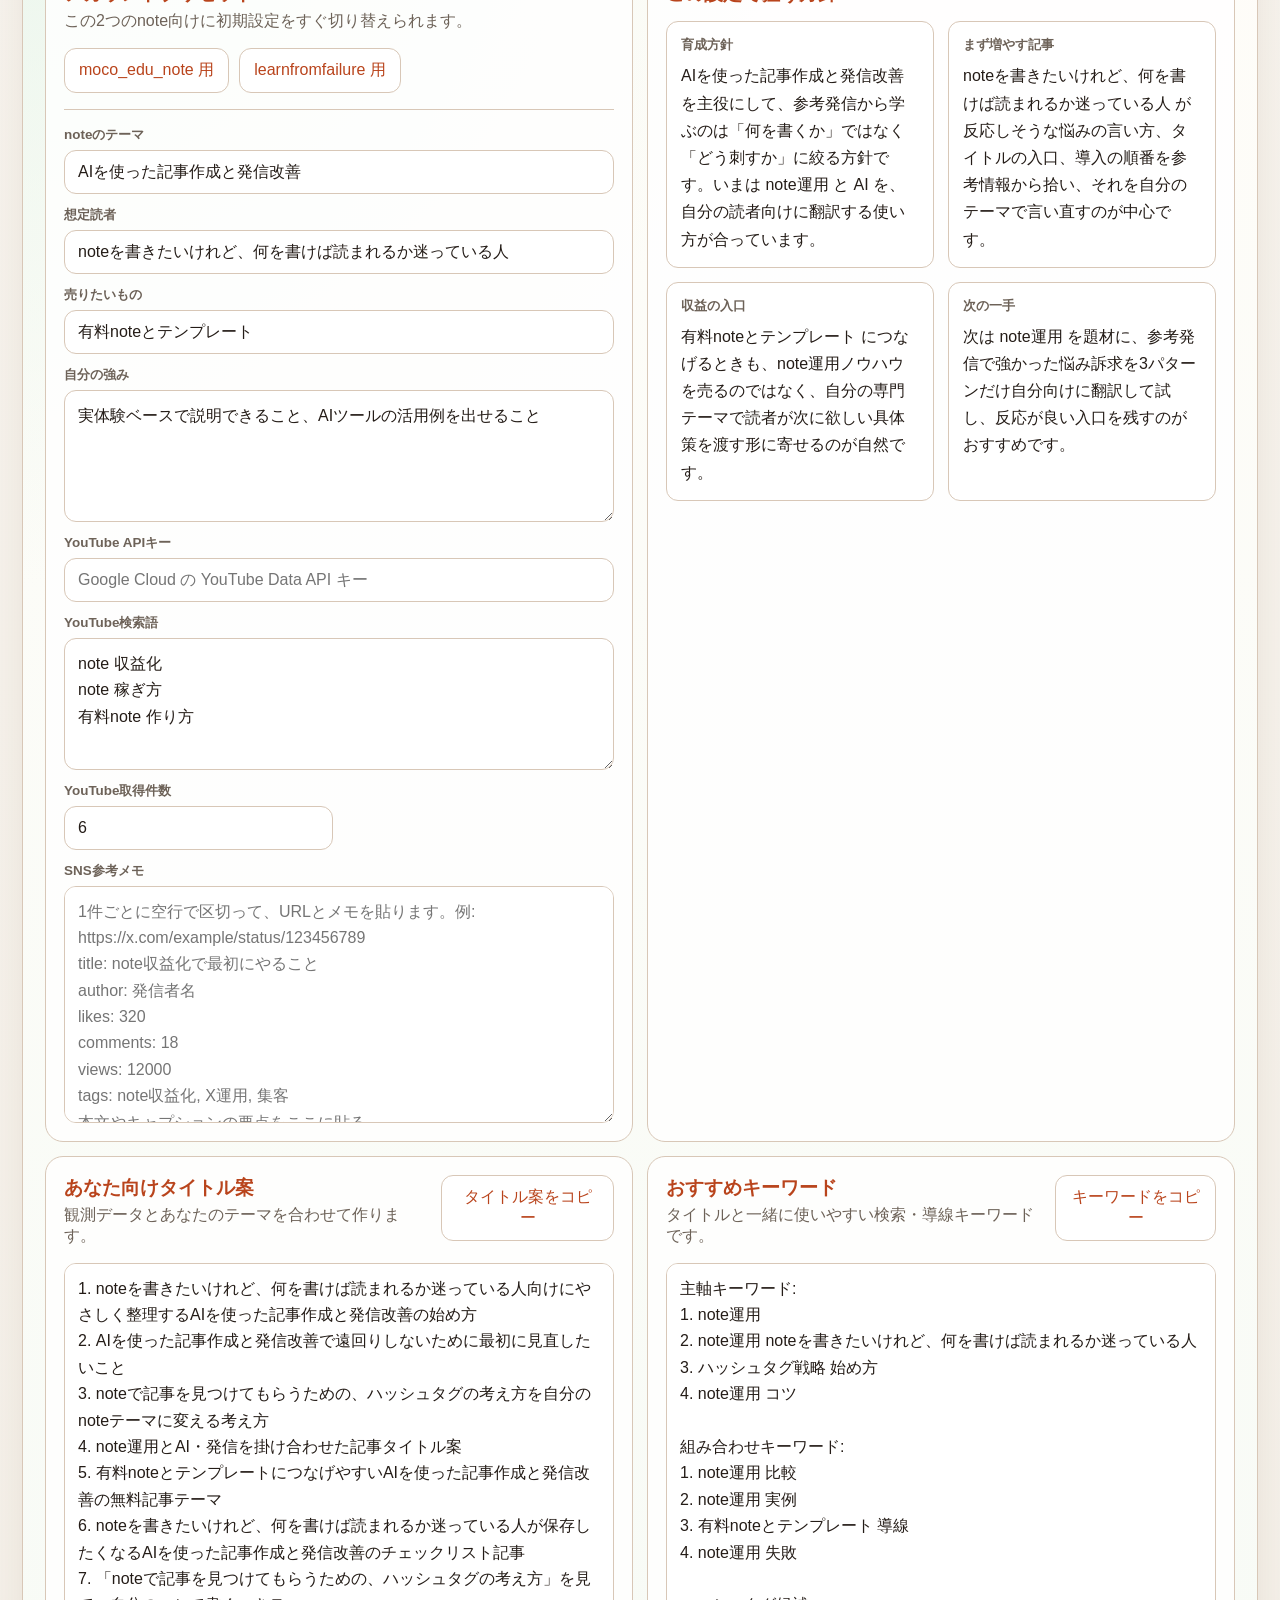
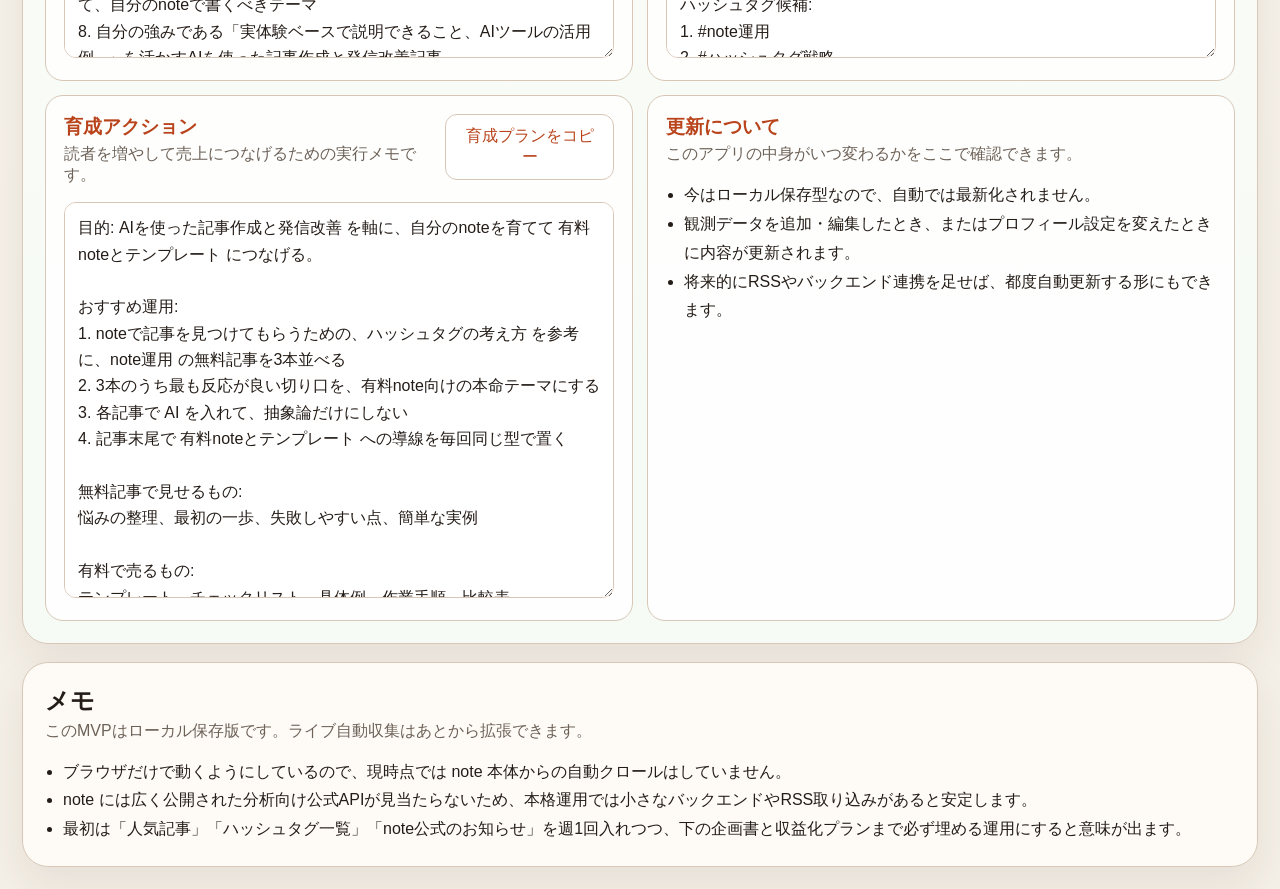
==== commit d8a77d03: "Add social references and profile-specific guidance" ====
--- a/index-note-trend.html
+++ b/index-note-trend.html
@@ -104,6 +104,9 @@
               <option value="hashtag">ハッシュタグ観測</option>
               <option value="official">公式発表</option>
               <option value="youtube">YouTube動画</option>
+              <option value="x">X投稿</option>
+              <option value="instagram">Instagram投稿</option>
+              <option value="threads">Threads投稿</option>
             </select>
           </label>
           <label>
@@ -147,6 +150,9 @@
                   <option value="hashtag">ハッシュタグ観測</option>
                   <option value="official">公式発表</option>
                   <option value="youtube">YouTube動画</option>
+                  <option value="x">X投稿</option>
+                  <option value="instagram">Instagram投稿</option>
+                  <option value="threads">Threads投稿</option>
                 </select>
               </label>
               <label>
@@ -311,6 +317,7 @@
           </div>
           <div class="panel-actions">
             <button class="ghost-btn" id="fetchYoutubeBtn" type="button">YouTube動画を取り込む</button>
+            <button class="ghost-btn" id="importSocialBtn" type="button">SNS投稿を取り込む</button>
             <button class="primary-btn" id="saveProfileBtn" type="button">設定を保存</button>
           </div>
         </div>
@@ -355,6 +362,18 @@
               <label>
                 <span>YouTube取得件数</span>
                 <input name="youtubeMaxResults" type="number" min="1" max="10" step="1" placeholder="例: 6">
+              </label>
+              <label class="full">
+                <span>SNS参考メモ</span>
+                <textarea name="socialResearchInput" rows="8" placeholder="1件ごとに空行で区切って、URLとメモを貼ります。例:
+https://x.com/example/status/123456789
+title: note収益化で最初にやること
+author: 発信者名
+likes: 320
+comments: 18
+views: 12000
+tags: note収益化, X運用, 集客
+本文やキャプションの要点をここに貼る"></textarea>
               </label>
             </form>
           </article>
